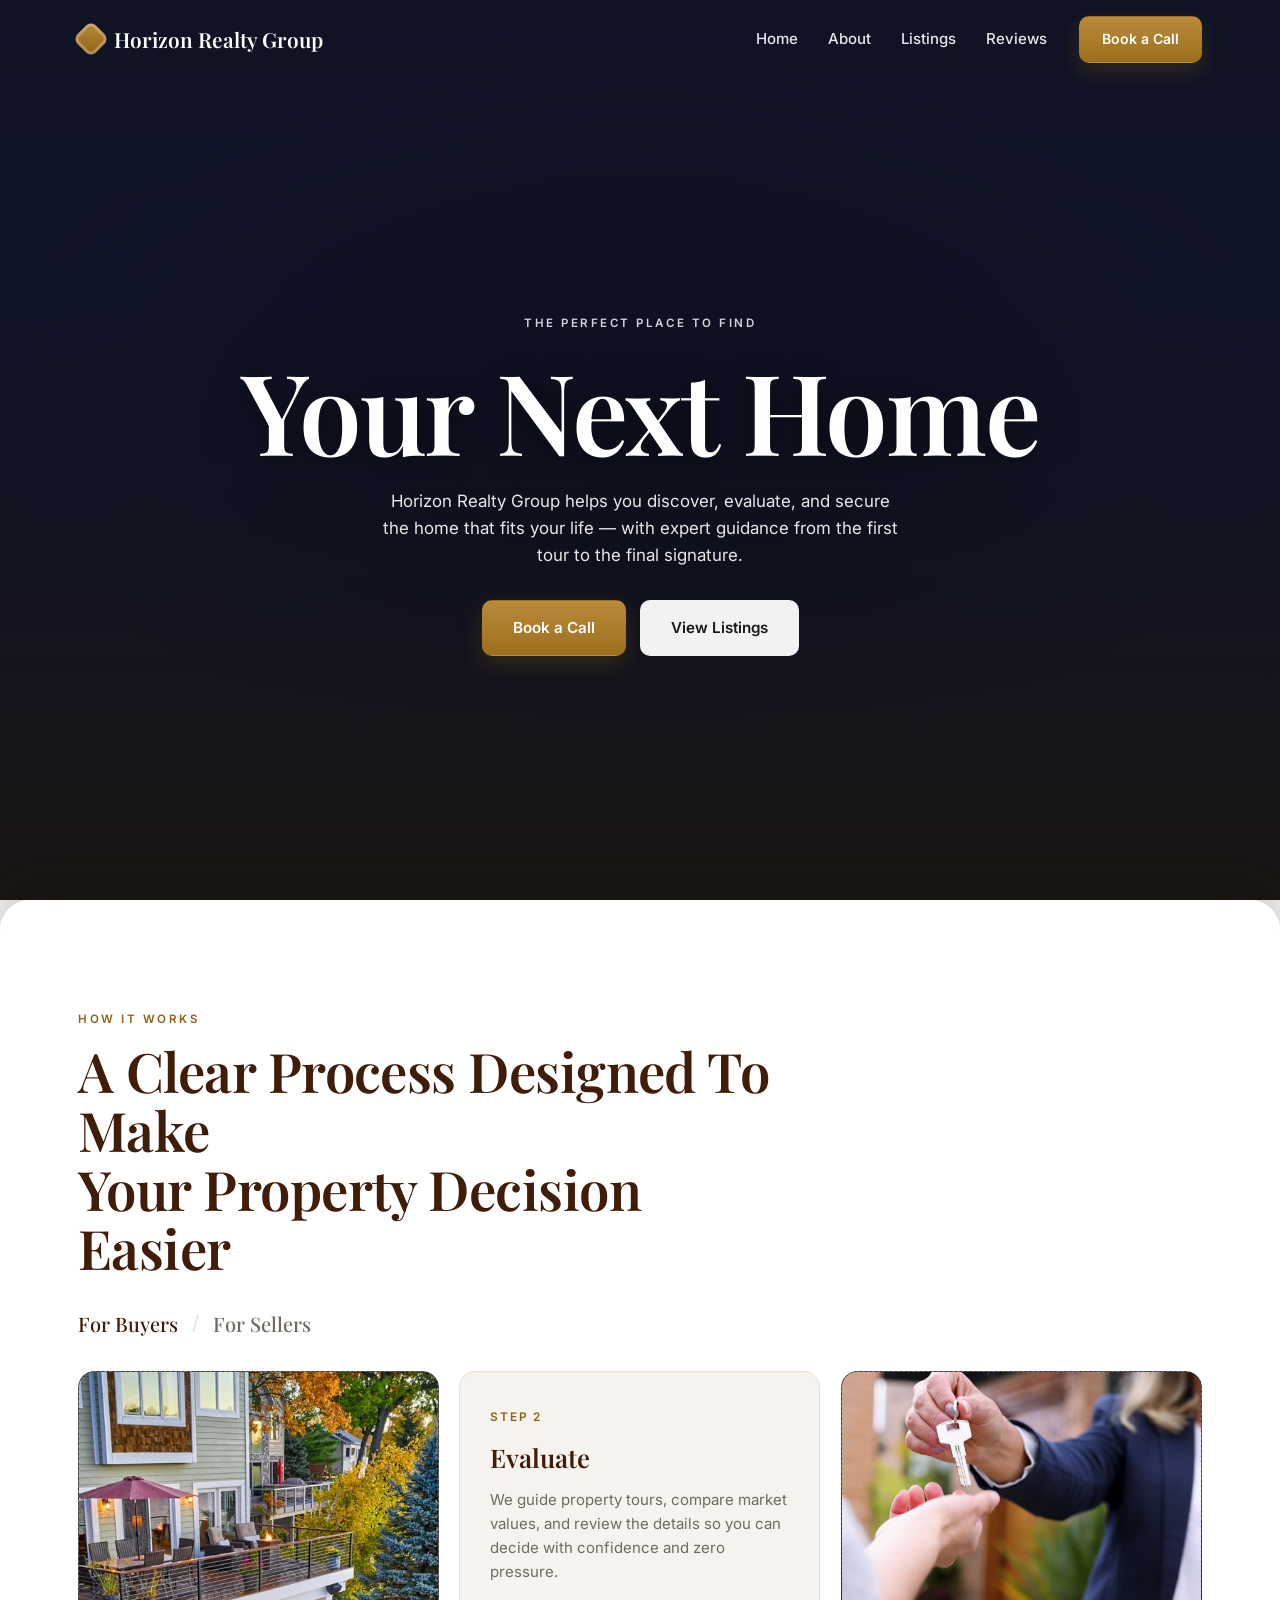
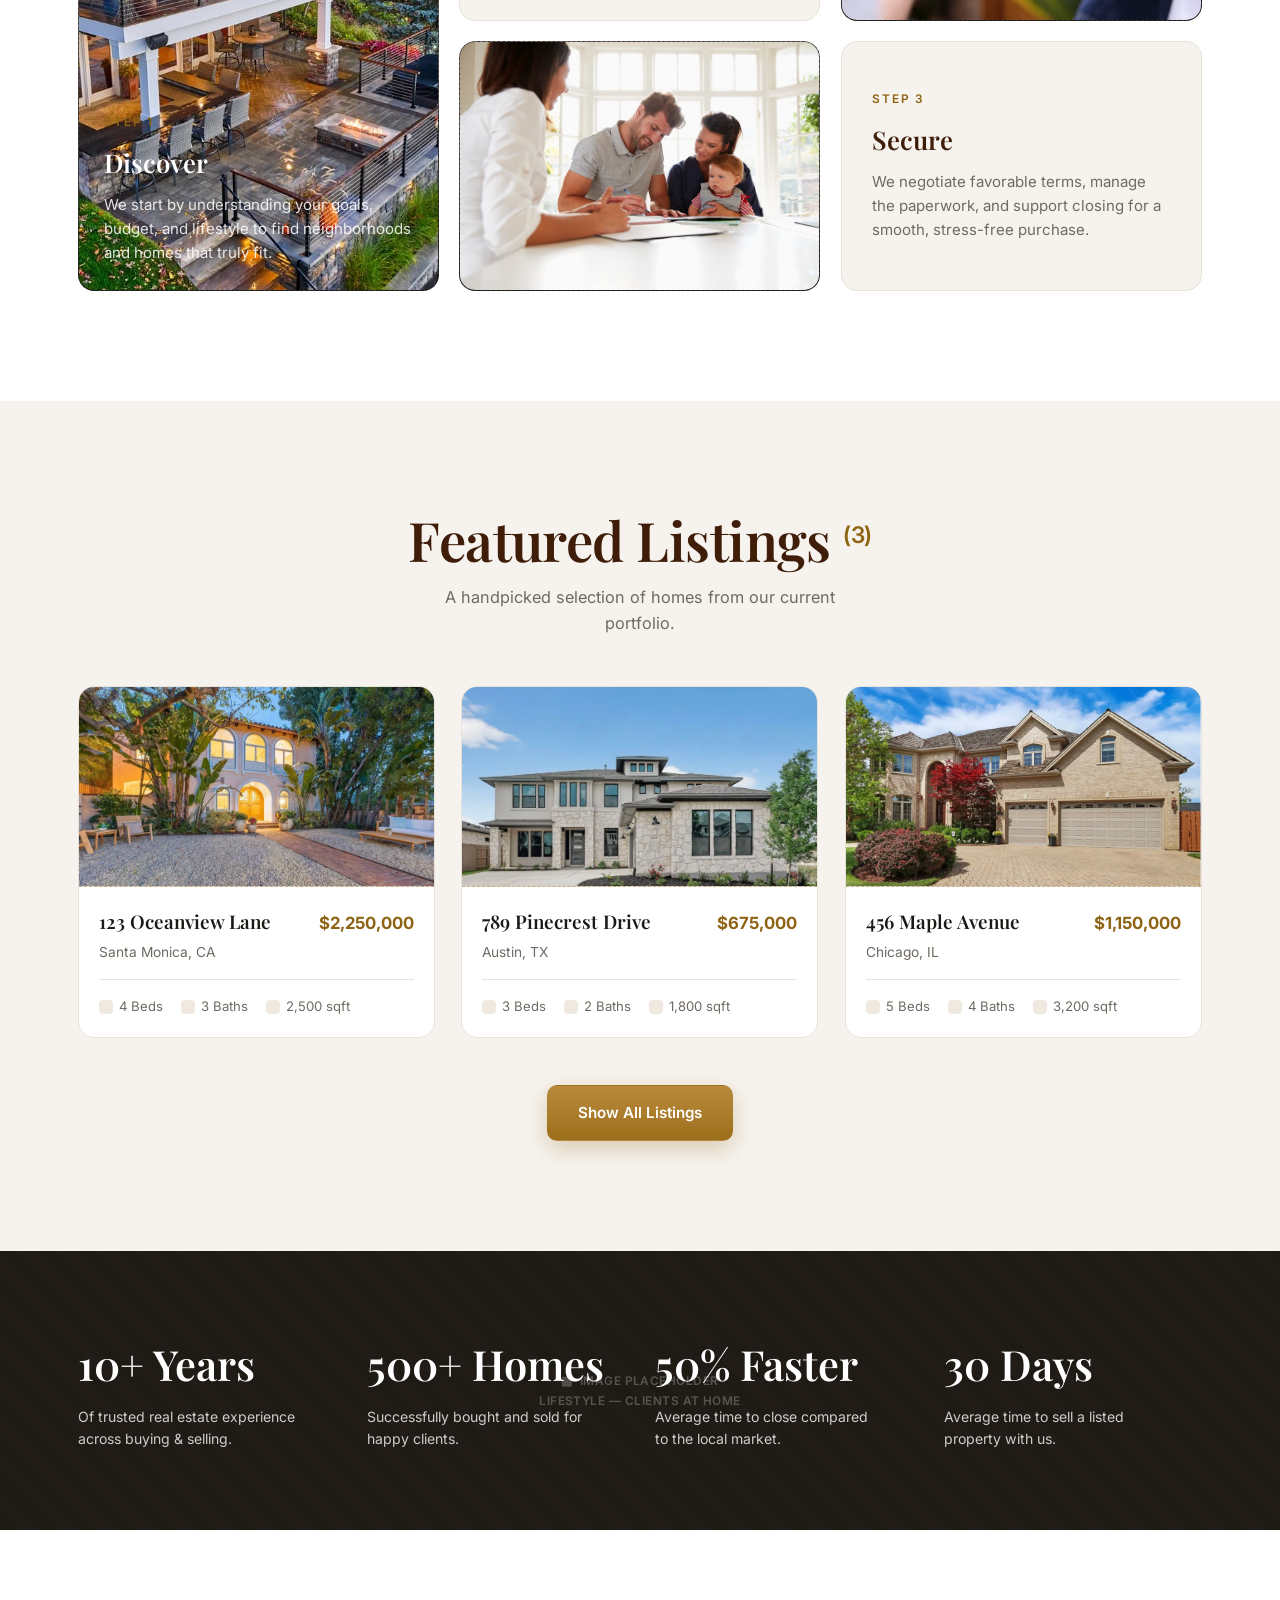
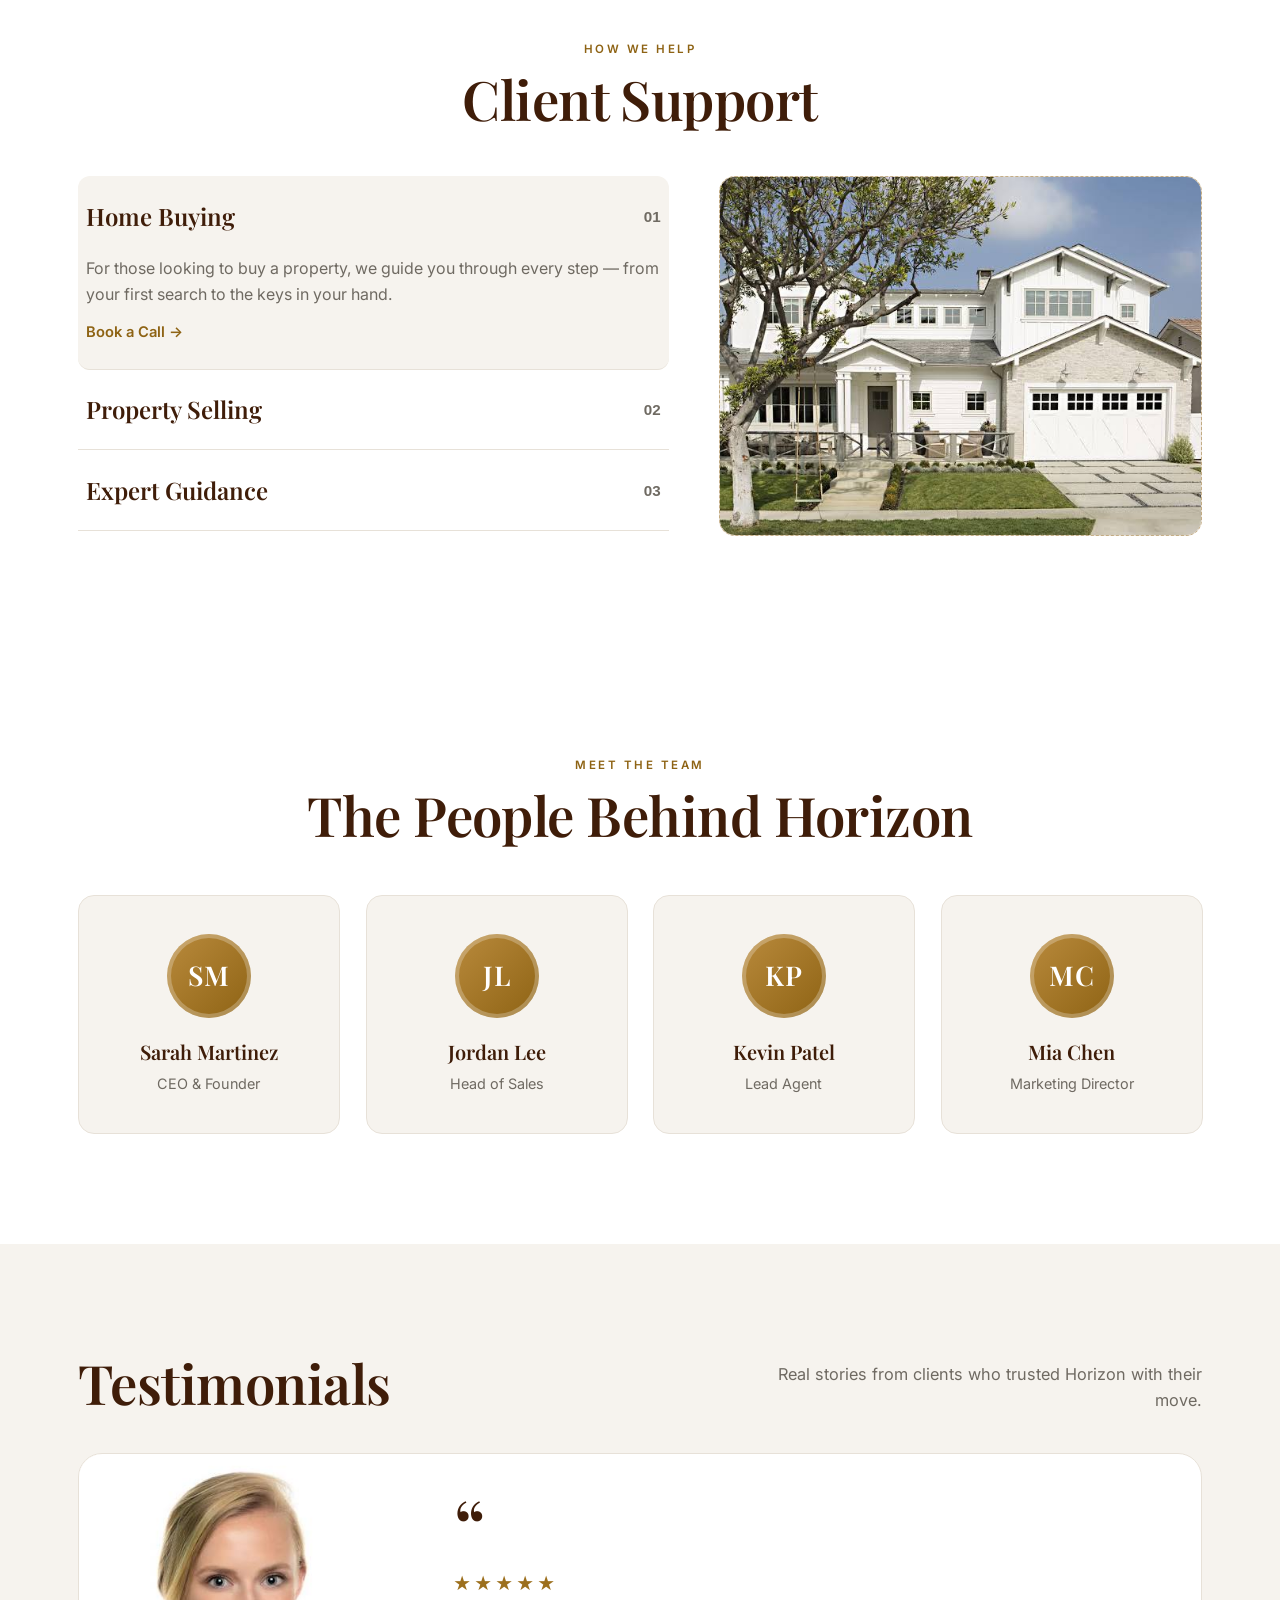
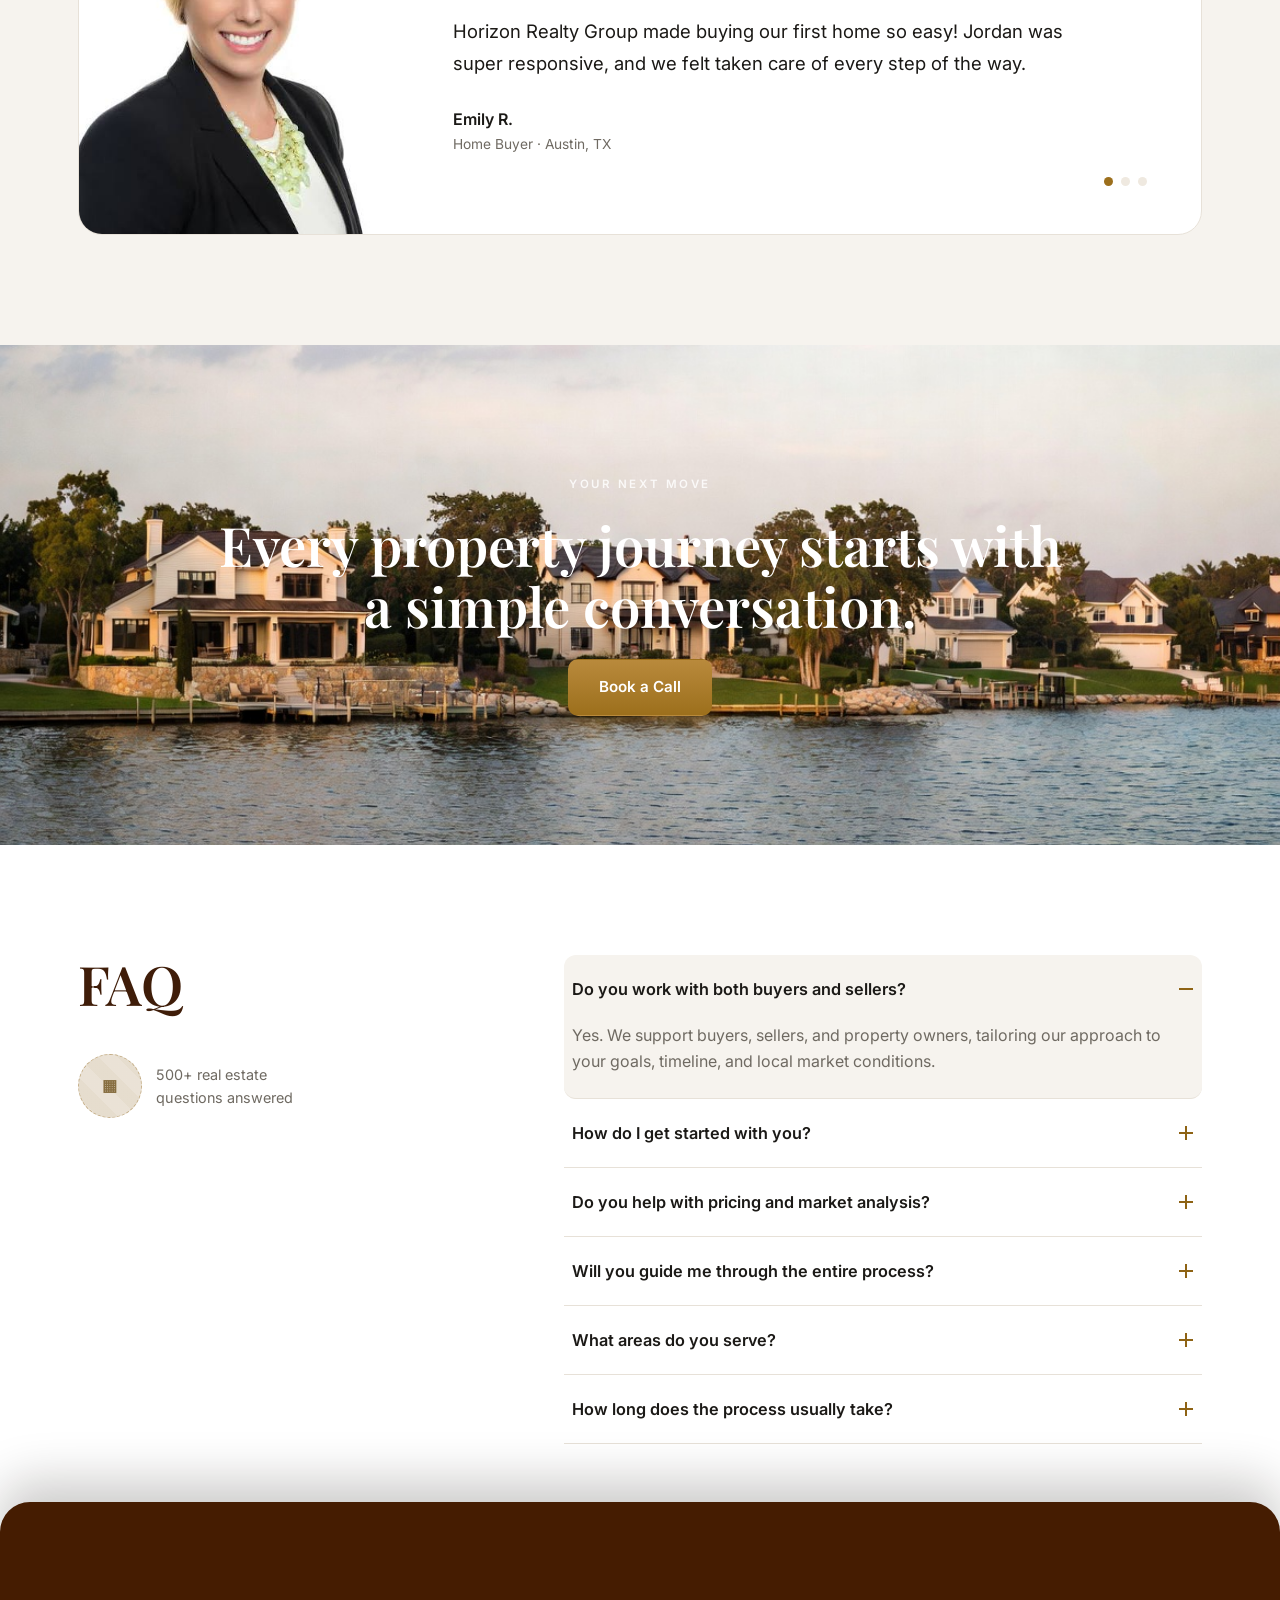
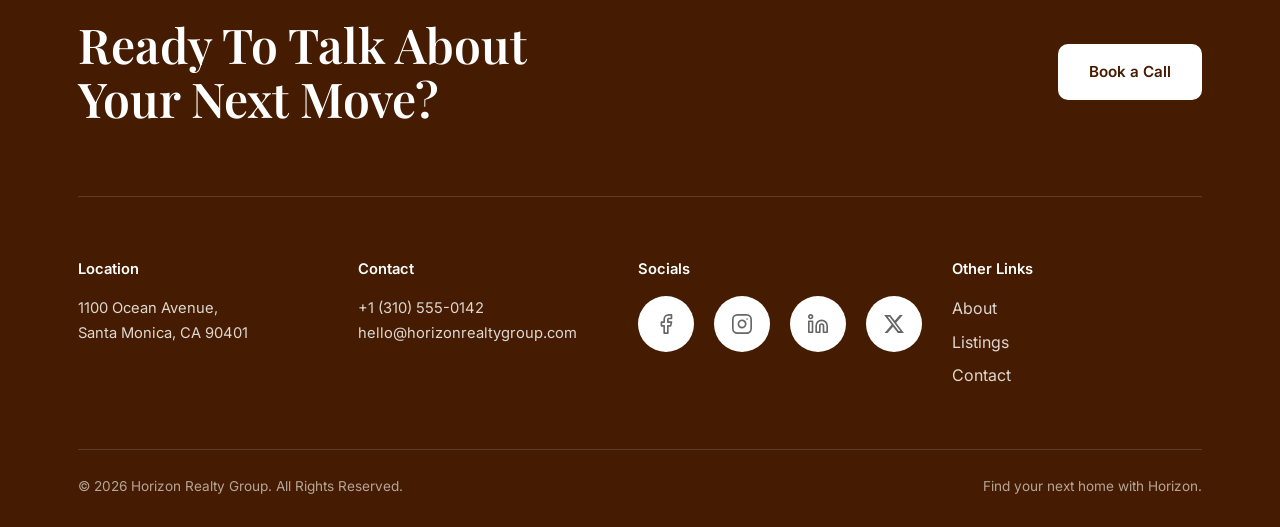
==== index.html @ 672cd81b "Initial site — Horizon Realty Group landing page Full static site: homepage with sticky-hero video, " ====
<!DOCTYPE html>
<html lang="en">
<head>
  <meta charset="UTF-8" />
  <meta name="viewport" content="width=device-width, initial-scale=1.0" />
  <title>Horizon Realty Group — Find Your Next Home</title>
  <!-- Mark that JS is available so animated elements only start hidden when we
       can actually reveal them (no-JS visitors see everything immediately). -->
  <script>document.documentElement.classList.add("js");</script>
  <link rel="preconnect" href="https://fonts.googleapis.com" />
  <link rel="preconnect" href="https://fonts.gstatic.com" crossorigin />
  <link href="https://fonts.googleapis.com/css2?family=Playfair+Display:wght@400;500;600;700&family=Inter:wght@400;500;600&display=swap" rel="stylesheet" />
  <link rel="stylesheet" href="styles.css" />
  <!-- Calendly scheduling popup -->
  <link href="https://assets.calendly.com/assets/external/widget.css" rel="stylesheet" />
  <script src="https://assets.calendly.com/assets/external/widget.js" async></script>
</head>
<body>

  <!-- ===================== HEADER / NAV ===================== -->
  <header class="nav" id="nav">
    <div class="container nav__inner">
      <a href="#hero" class="brand" aria-label="Horizon Realty Group home">
        <span class="brand__mark" aria-hidden="true"></span>
        <span class="brand__name">Horizon Realty Group</span>
      </a>
      <nav class="nav__links" aria-label="Primary">
        <a href="#hero">Home</a>
        <a href="#team">About</a>
        <a href="#listings">Listings</a>
        <a href="#testimonials">Reviews</a>
      </nav>
      <a href="#contact" class="btn btn--gold btn--sm nav__cta">Book a Call</a>
      <button class="nav__toggle" id="navToggle" aria-label="Toggle menu">
        <span></span><span></span><span></span>
      </button>
    </div>
  </header>

  <!-- ===================== HERO ===================== -->
  <section class="hero" id="hero">
    <video class="hero__video" autoplay muted loop playsinline preload="auto" aria-hidden="true">
      <source src="assets/hero-bg.mp4" type="video/mp4" />
    </video>
    <div class="hero__overlay"></div>
    <div class="container hero__inner">
      <p class="eyebrow eyebrow--light">The Perfect Place To Find</p>
      <h1 class="hero__title">Your Next Home</h1>
      <p class="hero__sub">Horizon Realty Group helps you discover, evaluate, and secure the home
        that fits your life — with expert guidance from the first tour to the final signature.</p>
      <div class="hero__cta">
        <a href="#contact" class="btn btn--gold">Book a Call</a>
        <a href="#listings" class="btn btn--ghost">View Listings</a>
      </div>
    </div>
  </section>

  <!-- ===================== PAGE SHEET =====================
       Wraps all content after the hero. With the hero set to position:sticky,
       this higher-z-index sheet slides up and rolls over the pinned hero as the
       user scrolls — a pure-CSS, 60fps "luxury reveal". -->
  <div class="page-sheet">

  <!-- ===================== HOW IT WORKS ===================== -->
  <section class="section process" id="process">
    <div class="container">
      <div class="process__head">
        <p class="eyebrow">How It Works</p>
        <h2 class="section__title">A Clear Process Designed To Make<br />Your Property Decision Easier</h2>
      </div>

      <div class="tabs" role="tablist">
        <button class="tab is-active" role="tab">For Buyers</button>
        <span class="tabs__divider">/</span>
        <button class="tab" role="tab">For Sellers</button>
      </div>

      <div class="process__grid">
        <!-- Step 1 — image tile -->
        <article class="tile tile--img tile--tall">
          <div class="ph ph--dark tile__img" data-label="Lakeside home">
            <img src="assets/lakesidehome.webp" alt="Modern lakeside home" class="ph__img" loading="lazy" onerror="this.remove()" />
          </div>
          <div class="tile__caption">
            <p class="tile__step">Step 1</p>
            <h3 class="tile__title tile__title--light">Discover</h3>
            <p class="tile__text tile__text--light">We start by understanding your goals, budget, and
              lifestyle to find neighborhoods and homes that truly fit.</p>
          </div>
        </article>

        <!-- Step 2 — text tile -->
        <article class="tile tile--text">
          <p class="tile__step">Step 2</p>
          <h3 class="tile__title">Evaluate</h3>
          <p class="tile__text">We guide property tours, compare market values, and review the details
            so you can decide with confidence and zero pressure.</p>
        </article>

        <!-- decorative image tile -->
        <article class="tile tile--img">
          <div class="ph ph--dark tile__img" data-label="Handing over keys">
            <img src="assets/handingoverkeys.jpg" alt="Handing over the keys" class="ph__img" loading="lazy" onerror="this.remove()" />
          </div>
        </article>

        <!-- decorative image tile -->
        <article class="tile tile--img">
          <div class="ph ph--dark tile__img" data-label="Reviewing plans together">
            <img src="assets/reviewingplanstogether.jpg" alt="Clients reviewing plans with an agent" class="ph__img" loading="lazy" onerror="this.remove()" />
          </div>
        </article>

        <!-- Step 3 — text tile -->
        <article class="tile tile--text">
          <p class="tile__step">Step 3</p>
          <h3 class="tile__title">Secure</h3>
          <p class="tile__text">We negotiate favorable terms, manage the paperwork, and support closing
            for a smooth, stress-free purchase.</p>
        </article>
      </div>
    </div>
  </section>

  <!-- ===================== FEATURED LISTINGS ===================== -->
  <section class="section listings" id="listings">
    <div class="container">
      <div class="listings__head">
        <h2 class="section__title section__title--center">Featured Listings <sup class="count">(3)</sup></h2>
        <p class="section__sub">A handpicked selection of homes from our current portfolio.</p>
      </div>

      <div class="listings__grid" id="listingsGrid"><!-- cards injected by script.js --></div>

      <div class="listings__more">
        <a href="listings.html" class="btn btn--gold">Show All Listings</a>
      </div>
    </div>
  </section>

  <!-- ===================== STATS BAND ===================== -->
  <section class="stats">
    <div class="ph ph--dark stats__bg" data-label="Lifestyle — clients at home"></div>
    <div class="stats__overlay"></div>
    <div class="container stats__grid">
      <div class="stat">
        <p class="stat__num">10+ Years</p>
        <p class="stat__label">Of trusted real estate experience across buying &amp; selling.</p>
      </div>
      <div class="stat">
        <p class="stat__num">500+ Homes</p>
        <p class="stat__label">Successfully bought and sold for happy clients.</p>
      </div>
      <div class="stat">
        <p class="stat__num">50% Faster</p>
        <p class="stat__label">Average time to close compared to the local market.</p>
      </div>
      <div class="stat">
        <p class="stat__num">30 Days</p>
        <p class="stat__label">Average time to sell a listed property with us.</p>
      </div>
    </div>
  </section>

  <!-- ===================== CLIENT SUPPORT ===================== -->
  <section class="section support" id="support">
    <div class="container">
      <div class="support__head">
        <p class="eyebrow eyebrow--center">How We Help</p>
        <h2 class="section__title section__title--center">Client Support</h2>
      </div>

      <div class="support__body">
        <div class="accordion" id="supportAccordion">
          <div class="acc-item is-open">
            <button class="acc-head">
              <span class="acc-title">Home Buying</span>
              <span class="acc-num">01</span>
            </button>
            <div class="acc-panel">
              <p>For those looking to buy a property, we guide you through every step — from your first
                search to the keys in your hand.</p>
              <a href="#contact" class="link-gold">Book a Call &rarr;</a>
            </div>
          </div>
          <div class="acc-item">
            <button class="acc-head">
              <span class="acc-title">Property Selling</span>
              <span class="acc-num">02</span>
            </button>
            <div class="acc-panel">
              <p>For those ready to sell, we position your home with sharp marketing and pricing to
                attract the right buyers, fast.</p>
              <a href="#contact" class="link-gold">Book a Call &rarr;</a>
            </div>
          </div>
          <div class="acc-item">
            <button class="acc-head">
              <span class="acc-title">Expert Guidance</span>
              <span class="acc-num">03</span>
            </button>
            <div class="acc-panel">
              <p>For those making important property decisions, our team provides clear, data-driven
                advice you can rely on.</p>
              <a href="#contact" class="link-gold">Book a Call &rarr;</a>
            </div>
          </div>
        </div>
        <div class="ph support__img" data-label="A home we helped sell">
          <img src="assets/ahomewehelpedsell.jpeg" alt="A home we helped sell" class="ph__img" loading="lazy" onerror="this.remove()" />
        </div>
      </div>
    </div>
  </section>

  <!-- ===================== TEAM ===================== -->
  <section class="section team" id="team">
    <div class="container">
      <div class="team__head">
        <p class="eyebrow eyebrow--center">Meet The Team</p>
        <h2 class="section__title section__title--center">The People Behind Horizon</h2>
      </div>
      <div class="team__grid">
        <article class="team-card">
          <div class="team-avatar" aria-hidden="true">SM</div>
          <h3 class="team-name">Sarah Martinez</h3>
          <p class="team-role">CEO &amp; Founder</p>
        </article>
        <article class="team-card">
          <div class="team-avatar" aria-hidden="true">JL</div>
          <h3 class="team-name">Jordan Lee</h3>
          <p class="team-role">Head of Sales</p>
        </article>
        <article class="team-card">
          <div class="team-avatar" aria-hidden="true">KP</div>
          <h3 class="team-name">Kevin Patel</h3>
          <p class="team-role">Lead Agent</p>
        </article>
        <article class="team-card">
          <div class="team-avatar" aria-hidden="true">MC</div>
          <h3 class="team-name">Mia Chen</h3>
          <p class="team-role">Marketing Director</p>
        </article>
      </div>
    </div>
  </section>

  <!-- ===================== TESTIMONIALS ===================== -->
  <section class="section testimonials" id="testimonials">
    <div class="container">
      <div class="testimonials__head">
        <h2 class="section__title">Testimonials</h2>
        <p class="section__sub section__sub--right">Real stories from clients who trusted Horizon
          with their move.</p>
      </div>

      <div class="quote-card">
        <div class="ph quote-card__img" data-label="Happy clients">
          <img id="tImg" src="assets/happyclient.jpeg" alt="Happy client" class="ph__img" loading="lazy" onerror="this.style.display='none'" />
        </div>
        <div class="quote-card__body">
          <span class="quote-mark" aria-hidden="true">&ldquo;</span>
          <div class="stars" aria-label="5 out of 5 stars">★★★★★</div>
          <p class="quote-card__text" id="tText">Horizon Realty Group made buying our first home so
            easy! Jordan was super responsive, and we felt taken care of every step of the way.</p>
          <div class="quote-card__person">
            <p class="quote-card__name" id="tName">Emily R.</p>
            <p class="quote-card__role" id="tRole">Home Buyer · Austin, TX</p>
          </div>
          <div class="dots" id="tDots" aria-hidden="true">
            <span class="is-active"></span><span></span><span></span>
          </div>
        </div>
      </div>
    </div>
  </section>

  <!-- ===================== CTA BAND ===================== -->
  <section class="cta-band">
    <div class="ph ph--dark cta-band__bg" data-label="Landscape — open horizon">
      <img src="assets/landscape-openhorizon.jpg" alt="Open horizon landscape" class="ph__img" loading="lazy" onerror="this.remove()" />
    </div>
    <div class="cta-band__overlay"></div>
    <div class="container cta-band__inner">
      <p class="eyebrow eyebrow--light">Your Next Move</p>
      <h2 class="cta-band__title">Every property journey starts with<br />a simple conversation.</h2>
      <a href="#contact" class="btn btn--gold">Book a Call</a>
    </div>
  </section>

  <!-- ===================== FAQ ===================== -->
  <section class="section faq" id="faq">
    <div class="container faq__grid">
      <div class="faq__aside">
        <h2 class="section__title">FAQ</h2>
        <div class="faq__badge">
          <div class="ph faq__badge-img" data-label="Office"></div>
          <p>500+ real estate<br />questions answered</p>
        </div>
      </div>

      <div class="accordion accordion--faq" id="faqAccordion">
        <div class="acc-item is-open">
          <button class="acc-head">
            <span class="acc-q">Do you work with both buyers and sellers?</span>
            <span class="acc-icon" aria-hidden="true"></span>
          </button>
          <div class="acc-panel">
            <p>Yes. We support buyers, sellers, and property owners, tailoring our approach to your
              goals, timeline, and local market conditions.</p>
          </div>
        </div>
        <div class="acc-item">
          <button class="acc-head">
            <span class="acc-q">How do I get started with you?</span>
            <span class="acc-icon" aria-hidden="true"></span>
          </button>
          <div class="acc-panel"><p>Book a call and we'll learn about your needs, then map out a clear
            plan for your next move.</p></div>
        </div>
        <div class="acc-item">
          <button class="acc-head">
            <span class="acc-q">Do you help with pricing and market analysis?</span>
            <span class="acc-icon" aria-hidden="true"></span>
          </button>
          <div class="acc-panel"><p>Absolutely. We provide data-driven pricing and market analysis so
            you can make confident decisions.</p></div>
        </div>
        <div class="acc-item">
          <button class="acc-head">
            <span class="acc-q">Will you guide me through the entire process?</span>
            <span class="acc-icon" aria-hidden="true"></span>
          </button>
          <div class="acc-panel"><p>From first tour to final closing, we stay with you at every step
            with clarity, care, and confidence.</p></div>
        </div>
        <div class="acc-item">
          <button class="acc-head">
            <span class="acc-q">What areas do you serve?</span>
            <span class="acc-icon" aria-hidden="true"></span>
          </button>
          <div class="acc-panel"><p>We serve clients across California, Texas, and Illinois, with
            current listings in Santa Monica, Austin, and Chicago.</p></div>
        </div>
        <div class="acc-item">
          <button class="acc-head">
            <span class="acc-q">How long does the process usually take?</span>
            <span class="acc-icon" aria-hidden="true"></span>
          </button>
          <div class="acc-panel"><p>It varies by goal and market, but many of our clients close in
            about 30 days from offer to keys.</p></div>
        </div>
      </div>
    </div>
  </section>

  <!-- ===================== FOOTER CTA + FOOTER ===================== -->
  <footer class="footer" id="contact">
    <div class="container">
      <div class="footer__cta">
        <h2 class="footer__title">Ready To Talk About<br />Your Next Move?</h2>
        <a href="#contact" class="btn btn--light">Book a Call</a>
      </div>

      <div class="footer__cols">
        <div class="footer__col">
          <p class="footer__label">Location</p>
          <p>1100 Ocean Avenue,<br />Santa Monica, CA 90401</p>
        </div>
        <div class="footer__col">
          <p class="footer__label">Contact</p>
          <p>+1 (310) 555-0142<br />hello@horizonrealtygroup.com</p>
        </div>
        <div class="footer__col">
          <p class="footer__label">Socials</p>
          <div class="socials">
            <a href="https://facebook.com" target="_blank" rel="noopener noreferrer" aria-label="Facebook" class="social">
              <svg viewBox="0 0 24 24" fill="none" stroke="currentColor" stroke-width="1.8" stroke-linecap="round" stroke-linejoin="round" aria-hidden="true" focusable="false">
                <path d="M18 2h-3a5 5 0 0 0-5 5v3H7v4h3v8h4v-8h3l1-4h-4V7a1 1 0 0 1 1-1h3z"></path>
              </svg>
            </a>
            <a href="https://instagram.com" target="_blank" rel="noopener noreferrer" aria-label="Instagram" class="social">
              <svg viewBox="0 0 24 24" fill="none" stroke="currentColor" stroke-width="1.8" stroke-linecap="round" stroke-linejoin="round" aria-hidden="true" focusable="false">
                <rect x="2" y="2" width="20" height="20" rx="5" ry="5"></rect>
                <path d="M16 11.37A4 4 0 1 1 12.63 8 4 4 0 0 1 16 11.37z"></path>
                <line x1="17.5" y1="6.5" x2="17.51" y2="6.5"></line>
              </svg>
            </a>
            <a href="https://linkedin.com" target="_blank" rel="noopener noreferrer" aria-label="LinkedIn" class="social">
              <svg viewBox="0 0 24 24" fill="none" stroke="currentColor" stroke-width="1.8" stroke-linecap="round" stroke-linejoin="round" aria-hidden="true" focusable="false">
                <path d="M16 8a6 6 0 0 1 6 6v7h-4v-7a2 2 0 0 0-2-2 2 2 0 0 0-2 2v7h-4v-7a6 6 0 0 1 6-6z"></path>
                <rect x="2" y="9" width="4" height="12"></rect>
                <circle cx="4" cy="4" r="2"></circle>
              </svg>
            </a>
            <a href="https://x.com" target="_blank" rel="noopener noreferrer" aria-label="X (formerly Twitter)" class="social">
              <svg viewBox="0 0 24 24" fill="currentColor" aria-hidden="true" focusable="false">
                <path d="M18.244 2.25h3.308l-7.227 8.26 8.502 11.24H16.17l-5.214-6.817L4.99 21.75H1.68l7.73-8.835L1.254 2.25H8.08l4.713 6.231zm-1.161 17.52h1.833L7.084 4.126H5.117z"></path>
              </svg>
            </a>
          </div>
        </div>
        <div class="footer__col">
          <p class="footer__label">Other Links</p>
          <nav class="footer__links">
            <a href="#team">About</a>
            <a href="#listings">Listings</a>
            <a href="#contact">Contact</a>
          </nav>
        </div>
      </div>

      <div class="footer__bar">
        <p>&copy; 2026 Horizon Realty Group. All Rights Reserved.</p>
        <p>Find your next home with Horizon.</p>
      </div>
    </div>
  </footer>

  </div><!-- /.page-sheet -->

  <script src="script.js"></script>
</body>
</html>
---- styles.css ----
/* ============================================================
   Listings — Real Estate Landing Page
   Palette sampled from reference design:
   bronze-gold #8E6314 · deep coffee-brown #451C01 · cream/white
   ============================================================ */

:root {
  --gold: #9c6f1c;
  --gold-2: #b98a3c;
  --gold-deep: #8e6314;
  --brown: #451c01;
  --brown-head: #3f1d09;
  --ink: #1b1916;
  --muted: #6f6a62;
  --muted-light: rgba(255, 255, 255, 0.72);
  --cream: #f6f3ee;
  --cream-2: #efe9e0;
  --white: #ffffff;
  --line: #e7e1d8;
  --radius: 16px;
  --radius-lg: 24px;
  --maxw: 1180px;
  --serif: "Playfair Display", Georgia, "Times New Roman", serif;
  --sans: "Inter", -apple-system, BlinkMacSystemFont, "Segoe UI", sans-serif;
}

* { box-sizing: border-box; margin: 0; padding: 0; }

html { scroll-behavior: smooth; scroll-padding-top: 90px; }

body {
  font-family: var(--sans);
  color: var(--ink);
  background: var(--white);
  line-height: 1.6;
  -webkit-font-smoothing: antialiased;
}

a { color: inherit; text-decoration: none; }
img { max-width: 100%; display: block; }

.container { width: 100%; max-width: var(--maxw); margin: 0 auto; padding: 0 28px; }

.section { padding: 110px 0; }

/* ---------- Shared typography ---------- */
.section__title {
  font-family: var(--serif);
  color: var(--brown-head);
  font-weight: 600;
  font-size: clamp(2rem, 4.4vw, 3.4rem);
  line-height: 1.08;
  letter-spacing: -0.01em;
}
.section__title--center { text-align: center; }

.section__sub { color: var(--muted); font-size: 1.02rem; max-width: 460px; }
.section__sub--right { text-align: right; }

.eyebrow {
  text-transform: uppercase;
  letter-spacing: 0.22em;
  font-size: 0.72rem;
  font-weight: 600;
  color: var(--gold-deep);
}
.eyebrow--light { color: rgba(255, 255, 255, 0.82); }
.eyebrow--center { text-align: center; }

.count { font-size: 0.42em; color: var(--gold-deep); font-family: var(--sans); top: -1.4em; }

/* ---------- Buttons ---------- */
.btn {
  display: inline-flex;
  align-items: center;
  justify-content: center;
  gap: 8px;
  font-family: var(--sans);
  font-weight: 600;
  font-size: 0.95rem;
  padding: 15px 30px;
  border-radius: 10px;
  border: 1px solid transparent;
  cursor: pointer;
  transition: transform 0.15s ease, background 0.2s ease, box-shadow 0.2s ease;
  white-space: nowrap;
}
.btn:hover { transform: translateY(-2px); }
.btn--sm { padding: 11px 22px; font-size: 0.88rem; }

.btn--gold {
  background: linear-gradient(180deg, var(--gold-2), var(--gold));
  color: #fff;
  box-shadow: 0 8px 22px rgba(142, 99, 20, 0.28);
}
.btn--gold:hover { box-shadow: 0 12px 28px rgba(142, 99, 20, 0.36); }

.btn--ghost {
  background: rgba(255, 255, 255, 0.95);
  color: var(--ink);
}
.btn--ghost:hover { background: #fff; }

.btn--light { background: #fff; color: var(--brown); }

.link-gold {
  display: inline-block;
  margin-top: 14px;
  color: var(--gold-deep);
  font-weight: 600;
  font-size: 0.92rem;
}

/* ---------- Image placeholders ---------- */
.ph {
  position: relative;
  background:
    repeating-linear-gradient(45deg, rgba(142,99,20,0.05) 0 14px, rgba(142,99,20,0.09) 14px 28px),
    var(--cream-2);
  border: 1.5px dashed rgba(142, 99, 20, 0.4);
  border-radius: var(--radius);
  display: flex;
  align-items: center;
  justify-content: center;
  text-align: center;
  overflow: hidden;
  min-height: 120px;
}
.ph::after {
  content: "▦  IMAGE PLACEHOLDER\A" attr(data-label);
  white-space: pre;
  font-family: var(--sans);
  font-size: 0.74rem;
  font-weight: 600;
  letter-spacing: 0.04em;
  line-height: 1.7;
  text-transform: uppercase;
  color: rgba(108, 78, 24, 0.78);
  padding: 12px;
}
.ph--dark {
  background:
    repeating-linear-gradient(45deg, rgba(255,255,255,0.04) 0 14px, rgba(255,255,255,0.07) 14px 28px),
    #2c2722;
  border-color: rgba(255, 255, 255, 0.28);
}
.ph--dark::after { color: rgba(255, 255, 255, 0.82); }

/* ============================================================
   HEADER / NAV
   ============================================================ */
.nav {
  position: fixed;
  top: 0; left: 0; right: 0;
  z-index: 100;
  padding: 16px 0;
  transition: background 0.3s ease, box-shadow 0.3s ease, padding 0.3s ease;
}
.nav__inner { display: flex; align-items: center; gap: 28px; }

.brand { display: flex; align-items: center; gap: 10px; color: #fff; }
.nav.scrolled .brand { color: var(--ink); }
.brand__mark {
  width: 26px; height: 26px;
  background: linear-gradient(135deg, var(--gold-2), var(--gold-deep));
  border-radius: 7px;
  transform: rotate(45deg);
  box-shadow: inset 0 0 0 3px rgba(255,255,255,0.25);
}
.brand__name { font-family: var(--serif); font-weight: 600; font-size: 1.3rem; }

.nav__links { display: flex; gap: 30px; margin-left: auto; }
.nav__links a {
  color: rgba(255, 255, 255, 0.9);
  font-size: 0.94rem;
  font-weight: 500;
  transition: color 0.2s ease;
}
.nav__links a:hover { color: #fff; }
.nav.scrolled .nav__links a { color: var(--muted); }
.nav.scrolled .nav__links a:hover { color: var(--ink); }

.nav__cta { margin-left: 4px; }

.nav.scrolled {
  background: rgba(255, 255, 255, 0.96);
  backdrop-filter: blur(10px);
  box-shadow: 0 1px 0 var(--line);
  padding: 12px 0;
}

.nav__toggle { display: none; background: none; border: 0; flex-direction: column; gap: 5px; cursor: pointer; }
.nav__toggle span { width: 24px; height: 2px; background: #fff; border-radius: 2px; }
.nav.scrolled .nav__toggle span { background: var(--ink); }

/* ============================================================
   HERO
   ============================================================ */
.hero {
  /* Sticky so the hero pins to the viewport while the page-sheet below scrolls
     up and rolls over it. z-index keeps it beneath the sheet. */
  position: sticky;
  top: 0;
  z-index: 1;
  min-height: 100vh;
  min-height: 100svh; /* avoids mobile address-bar jumpiness where supported */
  display: flex;
  align-items: center;
  text-align: center;
  color: #fff;
  overflow: hidden;
  /* Dark base sits behind the video so the reduced-opacity footage reads as a
     subtle, muted backdrop rather than a bright, distracting image. */
  background-color: #11152a;
}

/* ============================================================
   PAGE SHEET — luxury "roll over the hero" reveal
   ============================================================ */
/* The sheet holds everything after the hero. Because the hero is position:sticky
   and pinned at top:0, this higher-z-index block slides up over it as the user
   scrolls — like a sheet of paper drawn over the previous chapter. Pure CSS:
   no scroll listeners, no transforms recalculated in JS, so it stays at 60fps
   and never shifts layout. */
.page-sheet {
  position: relative;
  z-index: 2;
  margin-top: 0; /* sits flush below the fold — only the hero shows at rest, then
                    rolls up over the pinned hero as the user scrolls */
  border-radius: 30px 30px 0 0;
  overflow: hidden; /* clips the first section to the rounded top corners */
  background: var(--white);
  /* Soft upward shadow casts onto the hero, emphasising the sheet's depth. */
  box-shadow: 0 -20px 50px rgba(18, 14, 8, 0.28);
}

/* Background video: cover the whole hero, sit behind everything, and run at a
   low opacity so it blends into the dark base and never competes with the
   headline. */
.hero__video {
  position: absolute;
  inset: 0;
  z-index: 0;
  width: 100%;
  height: 100%;
  object-fit: cover;
  opacity: 0.5;
}

/* Two-layer scrim for readability:
   1. a vertical gradient (darker top for the nav, warm dusk tone at the bottom
      to match the brand palette and blend into the next section);
   2. a soft radial pool of shadow centred on the headline so the text and
      buttons always have a dark bed to stand against. */
.hero__overlay {
  position: absolute;
  inset: 0;
  z-index: 1;
  background:
    radial-gradient(ellipse 75% 55% at 50% 46%, rgba(8, 10, 22, 0.45) 0%, rgba(8, 10, 22, 0) 72%),
    linear-gradient(180deg, rgba(14, 18, 34, 0.72) 0%, rgba(14, 18, 34, 0.42) 34%, rgba(22, 18, 22, 0.5) 68%, rgba(28, 22, 14, 0.82) 100%);
}
.hero__inner {
  position: relative;
  z-index: 2;
  display: flex;
  flex-direction: column;
  align-items: center;
  gap: 22px;
  padding-top: 70px;
}
.hero__title {
  font-family: var(--serif);
  font-weight: 600;
  font-size: clamp(3rem, 9vw, 7rem);
  line-height: 1;
  letter-spacing: -0.02em;
  /* Soft shadow lifts the headline off the video for guaranteed legibility. */
  text-shadow: 0 2px 24px rgba(0, 0, 0, 0.45);
}
.hero__sub {
  max-width: 520px;
  font-size: 1.06rem;
  color: rgba(255, 255, 255, 0.9);
  text-shadow: 0 1px 12px rgba(0, 0, 0, 0.4);
}
.hero__cta { display: flex; gap: 14px; margin-top: 8px; flex-wrap: wrap; justify-content: center; }

/* Accessibility: users who prefer reduced motion get the static dark backdrop
   instead of the looping video. */
@media (prefers-reduced-motion: reduce) {
  .hero__video { display: none; }
}

/* ============================================================
   HOW IT WORKS / PROCESS
   ============================================================ */
.process { background: var(--white); }
.process__head { max-width: 720px; }
.process__head .section__title { margin-top: 14px; }

.tabs { display: flex; align-items: center; gap: 14px; margin: 30px 0 32px; }
.tab {
  background: none; border: 0; cursor: pointer;
  font-family: var(--serif); font-size: 1.25rem; font-weight: 500;
  color: var(--muted);
}
.tab.is-active { color: var(--brown-head); }
.tabs__divider { color: var(--line); font-size: 1.25rem; }

.process__grid {
  display: grid;
  grid-template-columns: repeat(3, 1fr);
  grid-auto-rows: 250px;
  gap: 20px;
}
.tile {
  border-radius: var(--radius);
  overflow: hidden;
  position: relative;
}
.tile--tall { grid-row: span 2; }
.tile--img .tile__img { position: absolute; inset: 0; border-radius: var(--radius); min-height: 0; }
.tile--img::after {
  content: "";
  position: absolute; inset: 0;
  background: linear-gradient(180deg, transparent 40%, rgba(0,0,0,0.6));
  pointer-events: none;
}
.tile__caption { position: absolute; z-index: 2; left: 0; bottom: 0; padding: 26px; }
.tile--text {
  background: var(--cream);
  border: 1px solid var(--line);
  padding: 30px;
  display: flex;
  flex-direction: column;
  justify-content: center;
}
.tile__step {
  font-size: 0.74rem; text-transform: uppercase; letter-spacing: 0.16em;
  color: var(--gold-deep); font-weight: 600; margin-bottom: 10px;
}
.tile__title { font-family: var(--serif); font-weight: 600; font-size: 1.6rem; color: var(--brown-head); margin-bottom: 10px; }
.tile__title--light { color: #fff; }
.tile__text { color: var(--muted); font-size: 0.94rem; }
.tile__text--light { color: rgba(255, 255, 255, 0.85); }

/* ============================================================
   FEATURED LISTINGS
   ============================================================ */
.listings { background: var(--cream); }
.listings__head { text-align: center; margin-bottom: 50px; }
.listings__head .section__sub { margin: 14px auto 0; }

.listings__grid {
  display: grid;
  grid-template-columns: repeat(3, 1fr);
  gap: 26px;
}
.card {
  background: #fff;
  border: 1px solid var(--line);
  border-radius: var(--radius);
  overflow: hidden;
  transition: transform 0.18s ease, box-shadow 0.18s ease;
}
.card:hover { transform: translateY(-4px); box-shadow: 0 16px 34px rgba(60, 40, 10, 0.12); }
.card__media { position: relative; }
.card__img { border-radius: 0; min-height: 200px; border-left: 0; border-right: 0; border-top: 0; }
.card__tag {
  position: absolute; top: 14px; left: 14px;
  background: rgba(255, 255, 255, 0.92);
  color: var(--brown); font-size: 0.72rem; font-weight: 600;
  padding: 5px 12px; border-radius: 20px;
}
.card__body { padding: 20px; }
.card__row {
  display: flex; justify-content: space-between; align-items: baseline; gap: 12px;
}
.card__name { font-family: var(--serif); font-weight: 600; font-size: 1.18rem; color: var(--ink); }
.card__price { color: var(--gold-deep); font-weight: 700; font-size: 1.05rem; white-space: nowrap; }
.card__loc { color: var(--muted); font-size: 0.86rem; margin-top: 4px; }
.card__specs {
  display: flex; gap: 18px; margin-top: 16px; padding-top: 16px;
  border-top: 1px solid var(--line);
  color: var(--muted); font-size: 0.82rem;
}
.card__specs span { display: flex; align-items: center; gap: 6px; }
.card__specs i { width: 14px; height: 14px; border-radius: 4px; background: var(--cream-2); display: inline-block; }

.listings__more { text-align: center; margin-top: 46px; }

/* ============================================================
   STATS BAND
   ============================================================ */
.stats { position: relative; padding: 80px 0; color: #fff; overflow: hidden; }
.stats__bg { position: absolute; inset: 0; border: 0; border-radius: 0; min-height: 0; }
.stats__overlay { position: absolute; inset: 0; background: rgba(20, 16, 10, 0.66); }
.stats__grid {
  position: relative; z-index: 2;
  display: grid; grid-template-columns: repeat(4, 1fr); gap: 30px;
}
.stat__num { font-family: var(--serif); font-weight: 600; font-size: clamp(1.8rem, 3.4vw, 2.6rem); margin-bottom: 8px; }
.stat__label { color: rgba(255, 255, 255, 0.78); font-size: 0.88rem; max-width: 220px; }

/* ============================================================
   CLIENT SUPPORT
   ============================================================ */
.support { background: var(--white); }
.support__head { margin-bottom: 46px; }
.support__head .section__title { margin-top: 12px; }
.support__body { display: grid; grid-template-columns: 1.1fr 0.9fr; gap: 50px; align-items: start; }

.accordion { display: flex; flex-direction: column; }
.acc-item { border-bottom: 1px solid var(--line); }
.acc-head {
  width: 100%; background: none; border: 0; cursor: pointer;
  display: flex; align-items: center; justify-content: space-between; gap: 16px;
  padding: 24px 8px; text-align: left;
}
.acc-title { font-family: var(--serif); font-size: 1.5rem; font-weight: 600; color: var(--brown-head); }
.acc-num { color: var(--muted); font-size: 0.95rem; font-weight: 600; }
.acc-item.is-open { background: var(--cream); border-radius: 12px; }
.acc-panel {
  max-height: 0; overflow: hidden;
  transition: max-height 0.32s ease, padding 0.32s ease;
  padding: 0 8px;
  color: var(--muted);
}
.acc-item.is-open .acc-panel { max-height: 260px; padding: 0 8px 24px; }
.support__img { align-self: stretch; min-height: 360px; }

/* ============================================================
   TESTIMONIALS
   ============================================================ */
.testimonials { background: var(--cream); }
.testimonials__head {
  display: flex; justify-content: space-between; align-items: flex-end; gap: 30px;
  margin-bottom: 40px;
}
.quote-card {
  background: #fff; border: 1px solid var(--line); border-radius: var(--radius-lg);
  display: grid; grid-template-columns: 320px 1fr; overflow: hidden;
}
.quote-card__img { border-radius: 0; min-height: 380px; border: 0; }
.quote-card__body { padding: 48px 54px; position: relative; }
.quote-mark { font-family: var(--serif); font-size: 5rem; line-height: 0.6; color: var(--brown-head); display: block; }
.stars { color: var(--gold); letter-spacing: 3px; margin: 20px 0 18px; font-size: 1.1rem; }
.quote-card__text { font-size: 1.16rem; line-height: 1.7; color: var(--ink); max-width: 620px; }
.quote-card__person { margin-top: 28px; }
.quote-card__name { font-weight: 600; color: var(--ink); }
.quote-card__role { color: var(--muted); font-size: 0.86rem; }
.dots { position: absolute; right: 54px; bottom: 48px; display: flex; gap: 8px; }
.dots span { width: 9px; height: 9px; border-radius: 50%; background: var(--cream-2); }
.dots span.is-active { background: var(--gold); }

/* ============================================================
   CTA BAND
   ============================================================ */
.cta-band { position: relative; padding: 130px 0; text-align: center; color: #fff; overflow: hidden; }
.cta-band__bg { position: absolute; inset: 0; border: 0; border-radius: 0; min-height: 0; }
.cta-band__overlay { position: absolute; inset: 0; background: rgba(28, 22, 14, 0.62); }
.cta-band__inner { position: relative; z-index: 2; display: flex; flex-direction: column; align-items: center; gap: 22px; }
.cta-band__title {
  font-family: var(--serif); font-weight: 600;
  font-size: clamp(1.9rem, 4.6vw, 3.4rem); line-height: 1.12; color: #fff;
}

/* ============================================================
   FAQ
   ============================================================ */
.faq { background: var(--white); }
.faq__grid { display: grid; grid-template-columns: 0.8fr 1.2fr; gap: 60px; align-items: start; }
.faq__badge { display: flex; align-items: center; gap: 14px; margin-top: 40px; }
.faq__badge-img { width: 64px; height: 64px; min-height: 0; border-radius: 50%; flex-shrink: 0; }
.faq__badge-img::after { content: "▦"; font-size: 1rem; }
.faq__badge p { color: var(--muted); font-size: 0.9rem; }

.accordion--faq .acc-item { border-bottom: 1px solid var(--line); }
.accordion--faq .acc-item.is-open { background: var(--cream); }
.accordion--faq .acc-q { font-family: var(--sans); font-size: 1.02rem; font-weight: 600; color: var(--ink); }
.acc-icon { position: relative; width: 16px; height: 16px; flex-shrink: 0; }
.acc-icon::before, .acc-icon::after {
  content: ""; position: absolute; background: var(--gold-deep);
  left: 50%; top: 50%; transform: translate(-50%, -50%);
}
.acc-icon::before { width: 14px; height: 2px; }
.acc-icon::after { width: 2px; height: 14px; transition: transform 0.25s ease; }
.acc-item.is-open .acc-icon::after { transform: translate(-50%, -50%) scaleY(0); }

/* ============================================================
   FOOTER — second overlapping "sheet" that rolls over the FAQ
   ============================================================ */
/* Mirrors the hero reveal: the footer sits above the preceding section with a
   higher stacking order, large rounded top corners and a soft upward shadow, and
   a negative margin so it overlaps and rolls over the content as you scroll to
   the end — a final "chapter" sliding into place. */
.footer {
  position: relative;
  z-index: 1;
  margin-top: -52px;
  border-radius: 30px 30px 0 0;
  box-shadow: 0 -20px 50px rgba(18, 14, 8, 0.22);
  background: var(--brown);
  color: rgba(255, 255, 255, 0.82);
  padding: 116px 0 30px;
}
.footer__cta {
  display: flex; justify-content: space-between; align-items: center; gap: 30px;
  padding-bottom: 70px; border-bottom: 1px solid rgba(255, 255, 255, 0.14);
  flex-wrap: wrap;
}
.footer__title { font-family: var(--serif); font-weight: 600; font-size: clamp(2rem, 4vw, 3rem); line-height: 1.12; color: #fff; }

.footer__cols {
  display: grid; grid-template-columns: repeat(4, 1fr); gap: 30px;
  padding: 60px 0;
}
.footer__label { color: #fff; font-weight: 600; margin-bottom: 14px; }
.footer__col p { font-size: 0.92rem; line-height: 1.7; }
.footer__links { display: flex; flex-direction: column; gap: 8px; }
.footer__links a:hover { color: #fff; }

.socials { display: flex; flex-wrap: nowrap; gap: 20px; }
.social {
  width: 56px;
  height: 56px;
  border-radius: 50%;
  border: none;
  background: #fff;
  color: #666;
  display: inline-flex;
  align-items: center;
  justify-content: center;
  cursor: pointer;
  transition: transform 250ms ease, background-color 250ms ease, color 250ms ease;
}
.social svg { width: 22px; height: 22px; display: block; }
.social:hover,
.social:focus-visible {
  transform: translateY(-3px);
  background: var(--gold);
  color: #fff;
}

@media (max-width: 640px) {
  .socials { justify-content: center; }
  .social { width: 48px; height: 48px; }
}

.footer__bar {
  display: flex; justify-content: space-between; gap: 20px; flex-wrap: wrap;
  padding-top: 26px; border-top: 1px solid rgba(255, 255, 255, 0.14);
  font-size: 0.85rem; color: rgba(255, 255, 255, 0.6);
}

/* ============================================================
   RESPONSIVE
   ============================================================ */
@media (max-width: 900px) {
  .section { padding: 80px 0; }
  .nav__links { display: none; }
  .nav__toggle { display: flex; }
  .nav__cta { margin-left: auto; }
  .process__grid { grid-template-columns: 1fr 1fr; grid-auto-rows: 220px; }
  .listings__grid { grid-template-columns: 1fr 1fr; }
  .stats__grid { grid-template-columns: 1fr 1fr; gap: 36px 24px; }
  .support__body { grid-template-columns: 1fr; gap: 36px; }
  .support__img { min-height: 280px; }
  .quote-card { grid-template-columns: 1fr; }
  .quote-card__img { min-height: 240px; }
  .quote-card__body { padding: 36px; }
  .dots { position: static; margin-top: 24px; }
  .faq__grid { grid-template-columns: 1fr; gap: 32px; }
  .testimonials__head { flex-direction: column; align-items: flex-start; }
  .section__sub--right { text-align: left; }
}

@media (max-width: 560px) {
  .container { padding: 0 18px; }
  .process__grid { grid-template-columns: 1fr; grid-auto-rows: 240px; }
  .tile--tall { grid-row: span 1; }
  .listings__grid { grid-template-columns: 1fr; }
  .stats__grid { grid-template-columns: 1fr; }
  .footer__cols { grid-template-columns: 1fr 1fr; }
  .footer__cta { flex-direction: column; align-items: flex-start; }
  .hero__cta { width: 100%; }
  .hero__cta .btn { flex: 1; }
}

/* ============================================================
   SCROLL REVEAL + HERO INTRO
   ============================================================ */

/* Elements start slightly lowered and transparent, then ease up into place as
   they scroll into view (class toggled by script.js). The cubic-bezier gives a
   soft, decelerating "settle" that reads as elegant rather than bouncy. */
/* The .reveal class is added ONLY by script.js, so without JS nothing is ever
   hidden. Elements start lowered + transparent, then ease up when .reveal--in
   is toggled (on scroll, or immediately for the hero). */
.reveal {
  opacity: 0;
  transform: translateY(34px);
  transition: opacity 0.8s cubic-bezier(0.16, 1, 0.3, 1),
              transform 0.8s cubic-bezier(0.16, 1, 0.3, 1);
  will-change: opacity, transform;
}
.reveal.reveal--in {
  opacity: 1;
  transform: none;
}

/* Accessibility: no entrance motion for users who prefer reduced motion
   (script.js also skips adding .reveal in that case, this is a belt-and-braces
   guard). */
@media (prefers-reduced-motion: reduce) {
  .reveal {
    opacity: 1 !important;
    transform: none !important;
    transition: none !important;
  }
}

/* ============================================================
   REAL IMAGES IN PLACEHOLDERS
   ============================================================ */
/* A real photo that fills an image placeholder. It covers the dashed label
   when the file exists; script's onerror removes it when missing so the
   labelled placeholder shows instead. */
.ph__img {
  position: absolute;
  inset: 0;
  width: 100%;
  height: 100%;
  object-fit: cover;
  z-index: 1;
}

/* ============================================================
   TEAM
   ============================================================ */
.team { background: var(--white); }
.team__head { text-align: center; margin-bottom: 50px; }
.team__head .section__title { margin-top: 12px; }
.team__grid { display: grid; grid-template-columns: repeat(4, 1fr); gap: 26px; }
.team-card {
  background: var(--cream);
  border: 1px solid var(--line);
  border-radius: var(--radius);
  padding: 38px 22px;
  text-align: center;
  transition: transform 0.18s ease, box-shadow 0.18s ease;
}
.team-card:hover { transform: translateY(-4px); box-shadow: 0 16px 34px rgba(60, 40, 10, 0.12); }
.team-avatar {
  width: 84px; height: 84px; border-radius: 50%;
  margin: 0 auto 18px;
  display: flex; align-items: center; justify-content: center;
  font-family: var(--serif); font-weight: 600; font-size: 1.7rem; color: #fff;
  letter-spacing: 0.02em;
  background: linear-gradient(135deg, var(--gold-2), var(--gold-deep));
  box-shadow: inset 0 0 0 4px rgba(255, 255, 255, 0.25);
}
.team-name { font-family: var(--serif); font-weight: 600; font-size: 1.25rem; color: var(--brown-head); margin-bottom: 4px; }
.team-role { color: var(--muted); font-size: 0.9rem; }

@media (max-width: 900px) {
  .team__grid { grid-template-columns: 1fr 1fr; gap: 20px; }
}
@media (max-width: 560px) {
  .team__grid { grid-template-columns: 1fr 1fr; }
}

/* ============================================================
   INNER PAGES (All Listings) — solid nav + page header
   ============================================================ */
/* These pages have no dark hero behind the fixed nav, so the nav is solid and
   dark-on-light at all times (not transparent like the homepage). */
.page-inner .nav {
  background: rgba(255, 255, 255, 0.96);
  backdrop-filter: blur(10px);
  box-shadow: 0 1px 0 var(--line);
}
.page-inner .brand { color: var(--ink); }
.page-inner .nav__links a { color: var(--muted); }
.page-inner .nav__links a:hover { color: var(--ink); }
.page-inner .nav__links a[aria-current="page"] { color: var(--gold-deep); }
.page-inner .nav__toggle span { background: var(--ink); }

.listings-hero {
  padding: 150px 0 40px;
  text-align: center;
  background: var(--white);
}
.listings-hero .section__title { margin-top: 12px; }
.listings-hero__sub {
  color: var(--muted);
  font-size: 1.02rem;
  max-width: 520px;
  margin: 14px auto 0;
}
.listings--page { padding-top: 30px; }
.listings--page .listings__more { margin-top: 50px; }
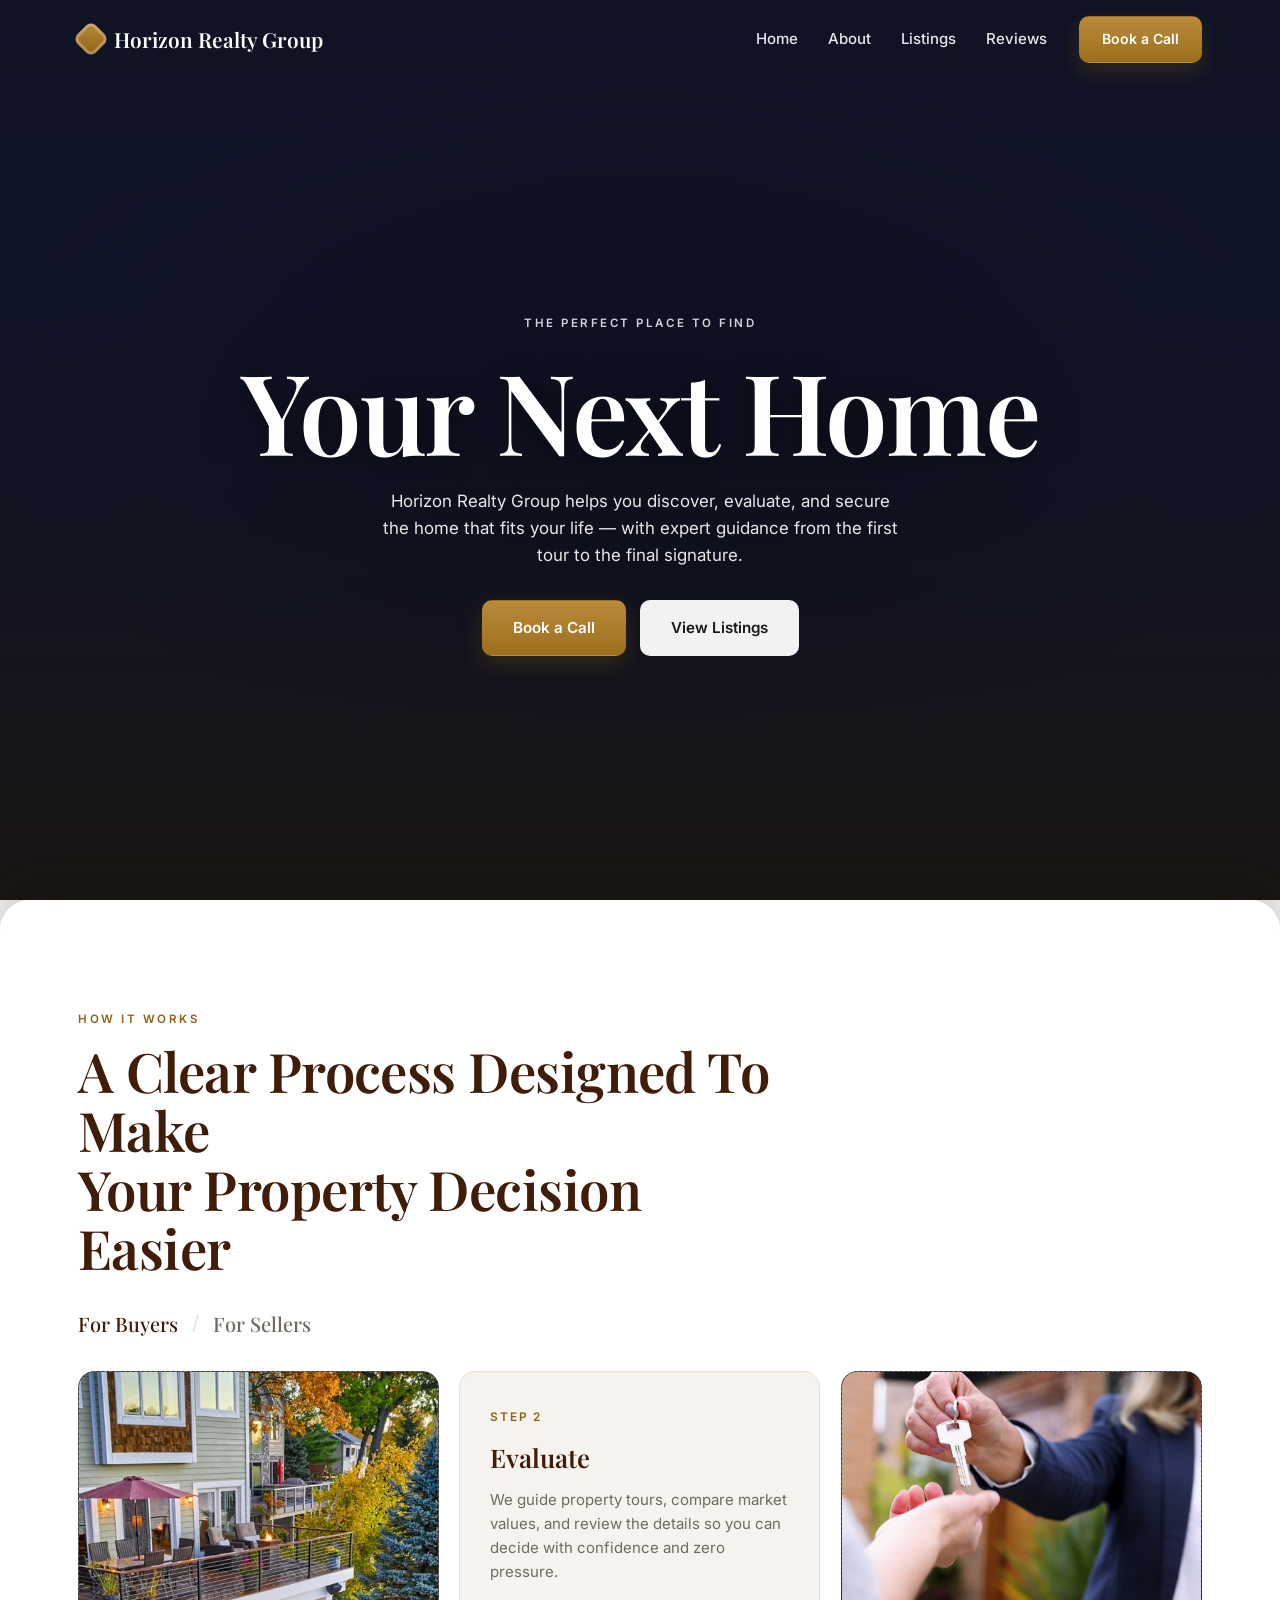
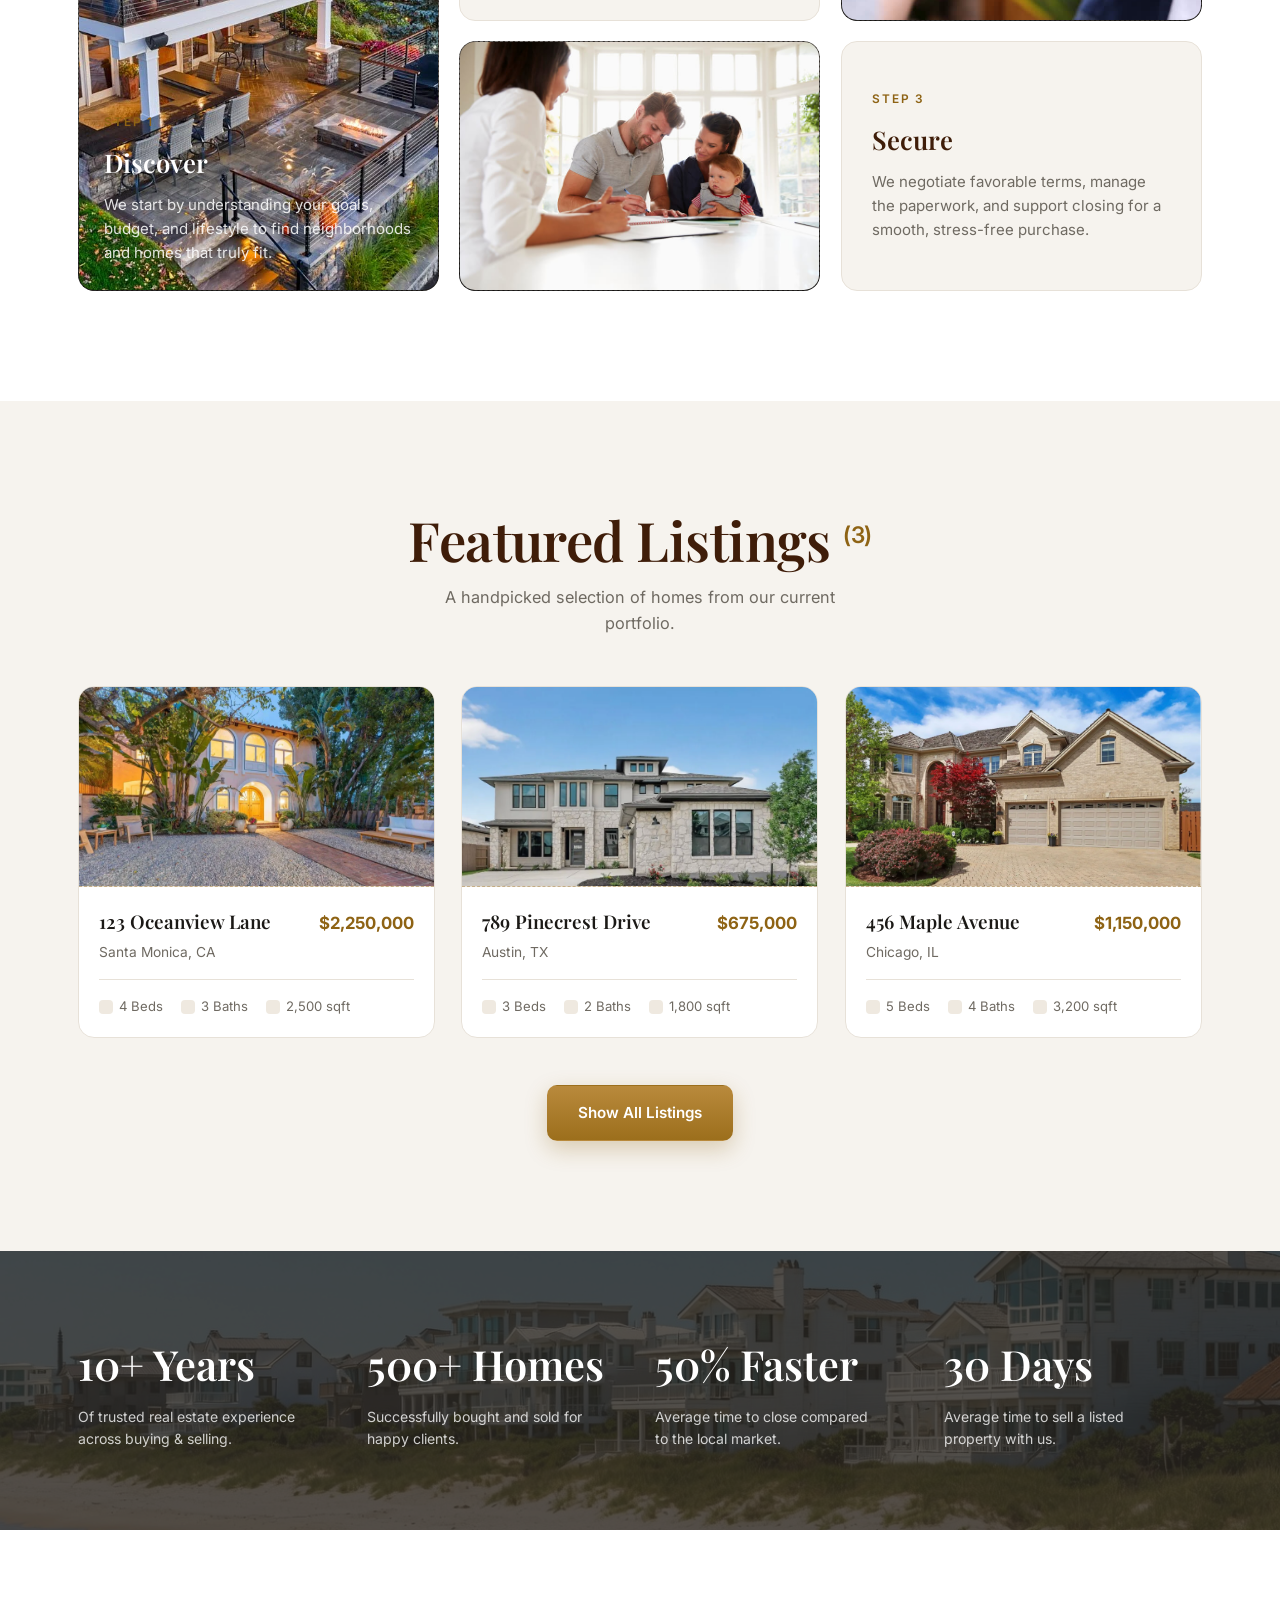
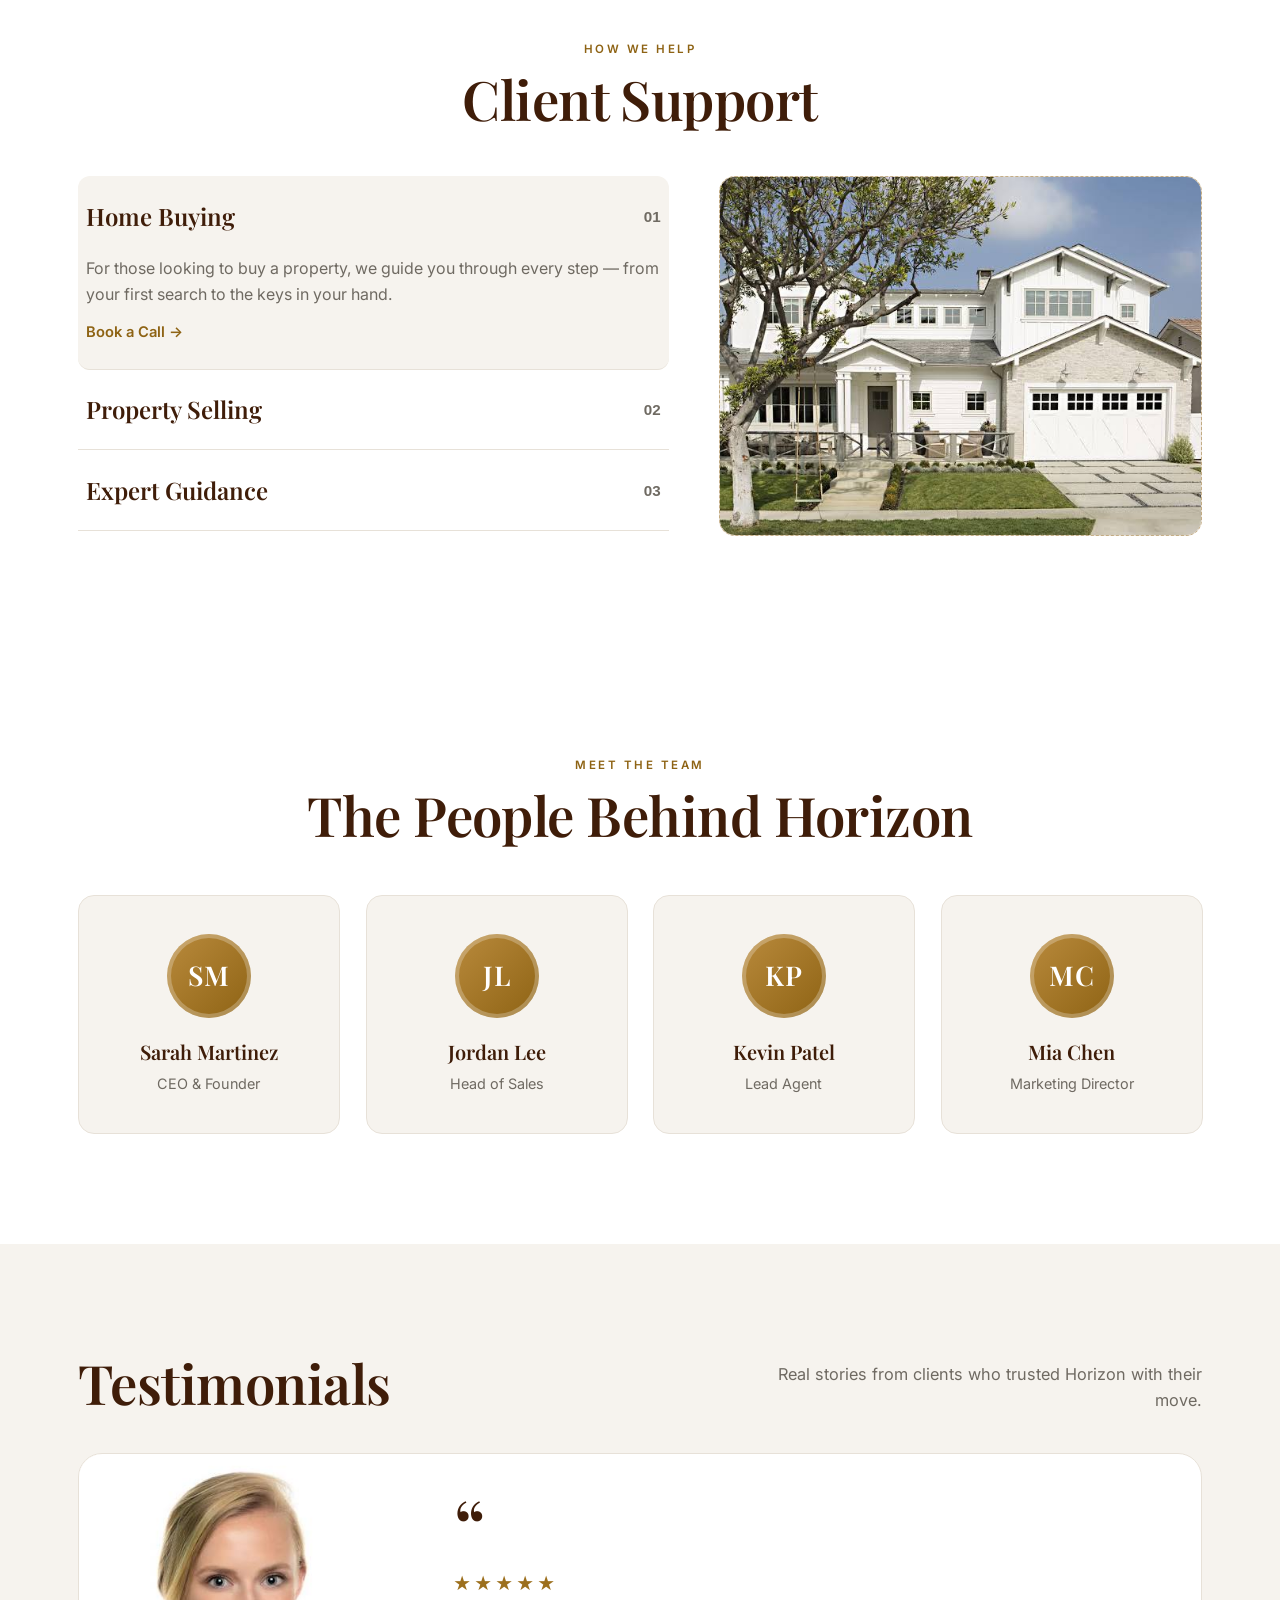
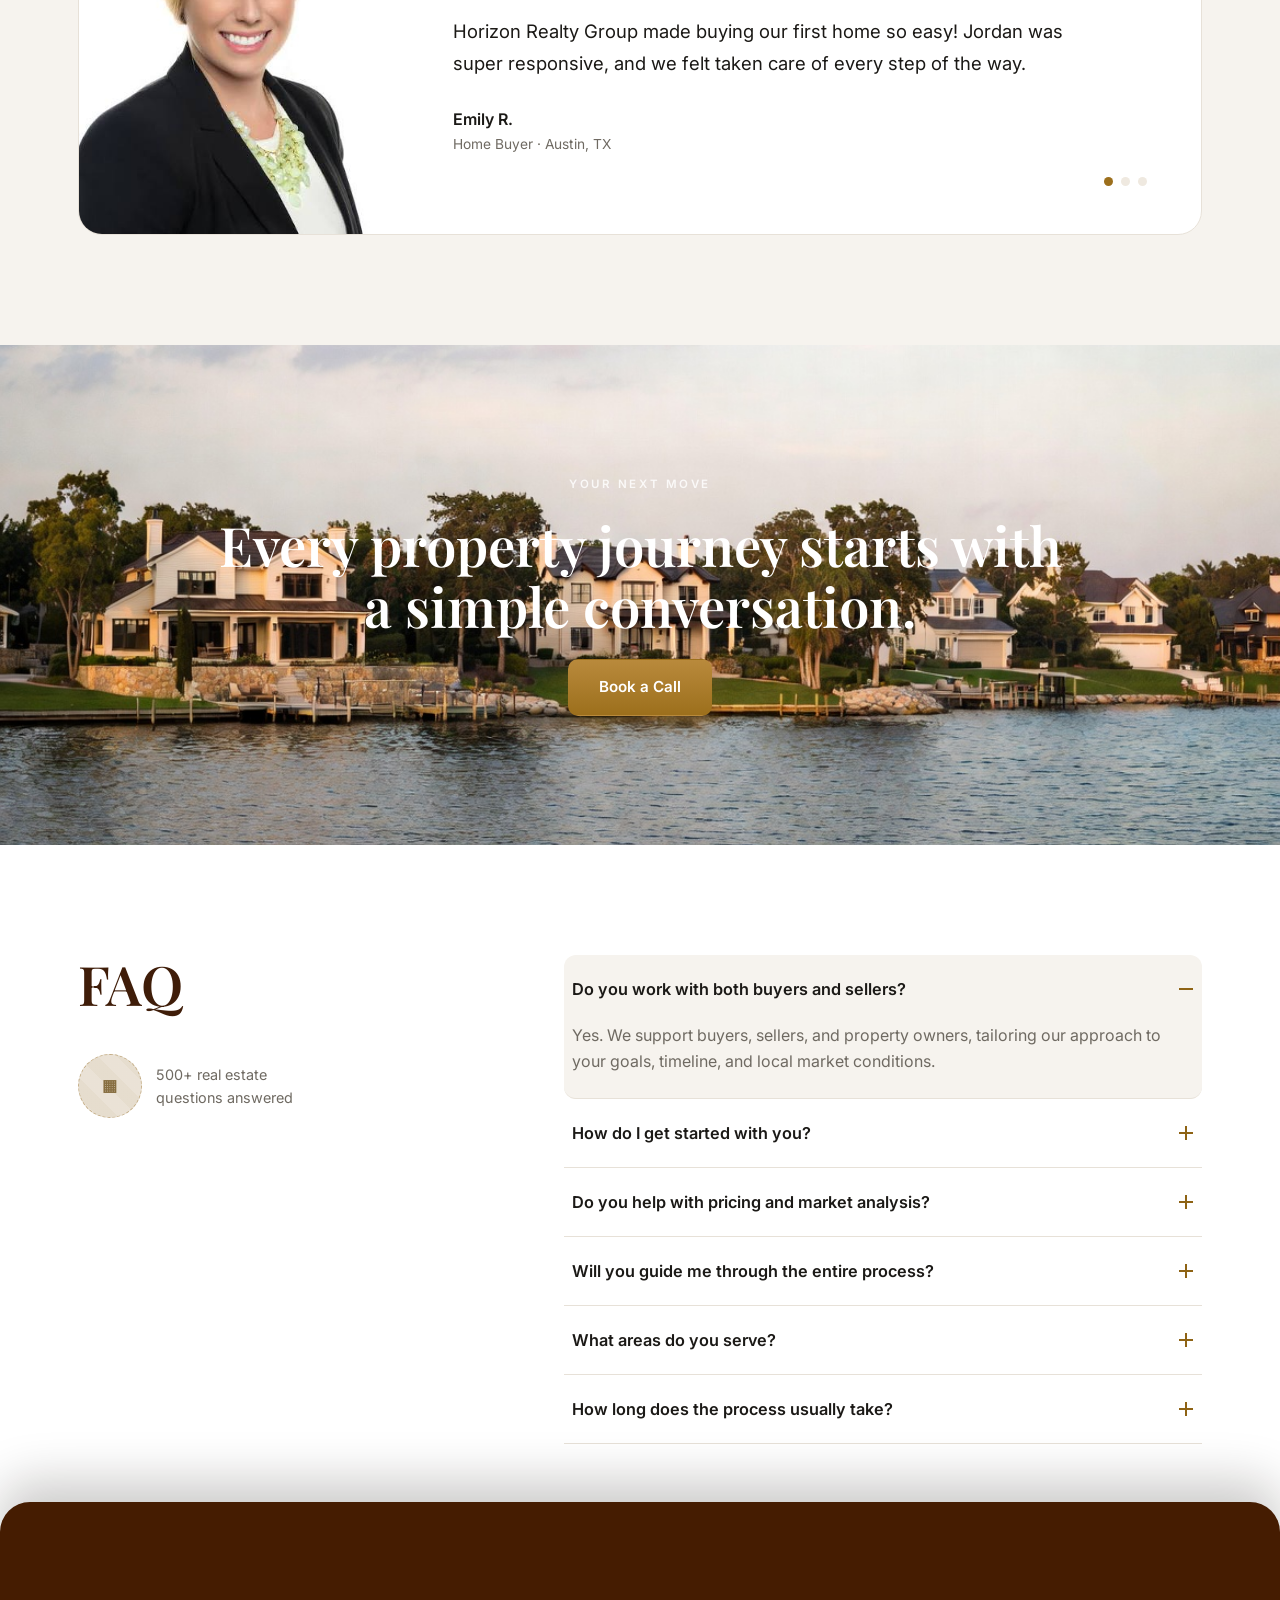
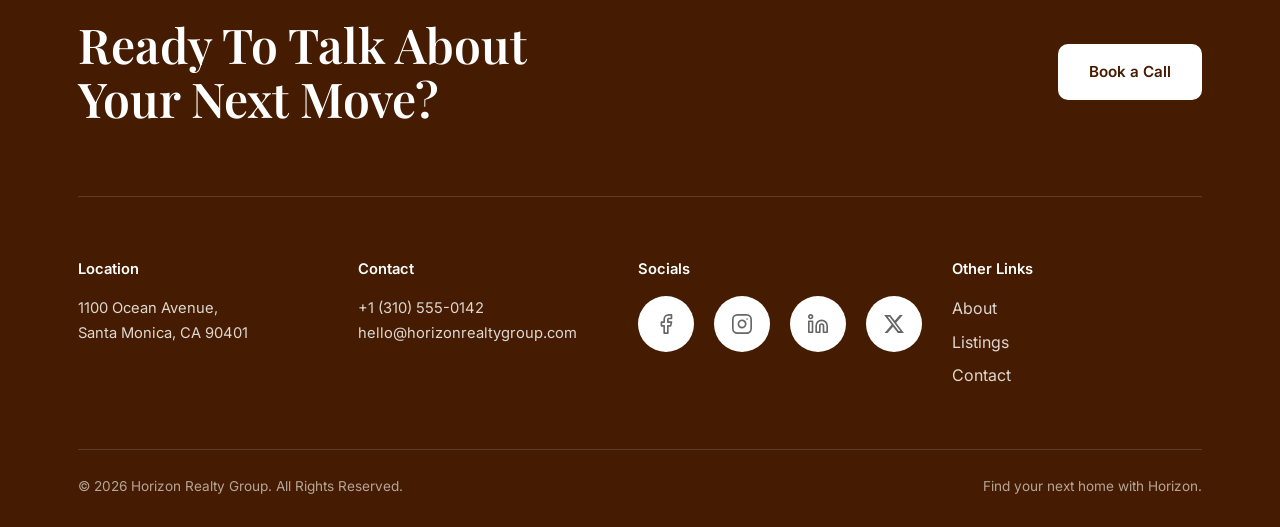
==== commit 322c6b59: "Add Lifestyle.jpg to stats band, tune overlay dimming Co-Authored-By: Claude Sonnet 4.6 <noreply@ant" ====
--- a/index.html
+++ b/index.html
@@ -140,7 +140,9 @@
 
   <!-- ===================== STATS BAND ===================== -->
   <section class="stats">
-    <div class="ph ph--dark stats__bg" data-label="Lifestyle — clients at home"></div>
+    <div class="stats__bg">
+      <img src="assets/Lifestyle.jpg" alt="Lifestyle" class="ph__img" />
+    </div>
     <div class="stats__overlay"></div>
     <div class="container stats__grid">
       <div class="stat">
--- a/styles.css
+++ b/styles.css
@@ -394,8 +394,8 @@
    STATS BAND
    ============================================================ */
 .stats { position: relative; padding: 80px 0; color: #fff; overflow: hidden; }
-.stats__bg { position: absolute; inset: 0; border: 0; border-radius: 0; min-height: 0; }
-.stats__overlay { position: absolute; inset: 0; background: rgba(20, 16, 10, 0.66); }
+.stats__bg { position: absolute; inset: 0; border: 0; border-radius: 0; min-height: 0; opacity: 0.75; }
+.stats__overlay { position: absolute; inset: 0; background: rgba(20, 16, 10, 0.72); }
 .stats__grid {
   position: relative; z-index: 2;
   display: grid; grid-template-columns: repeat(4, 1fr); gap: 30px;
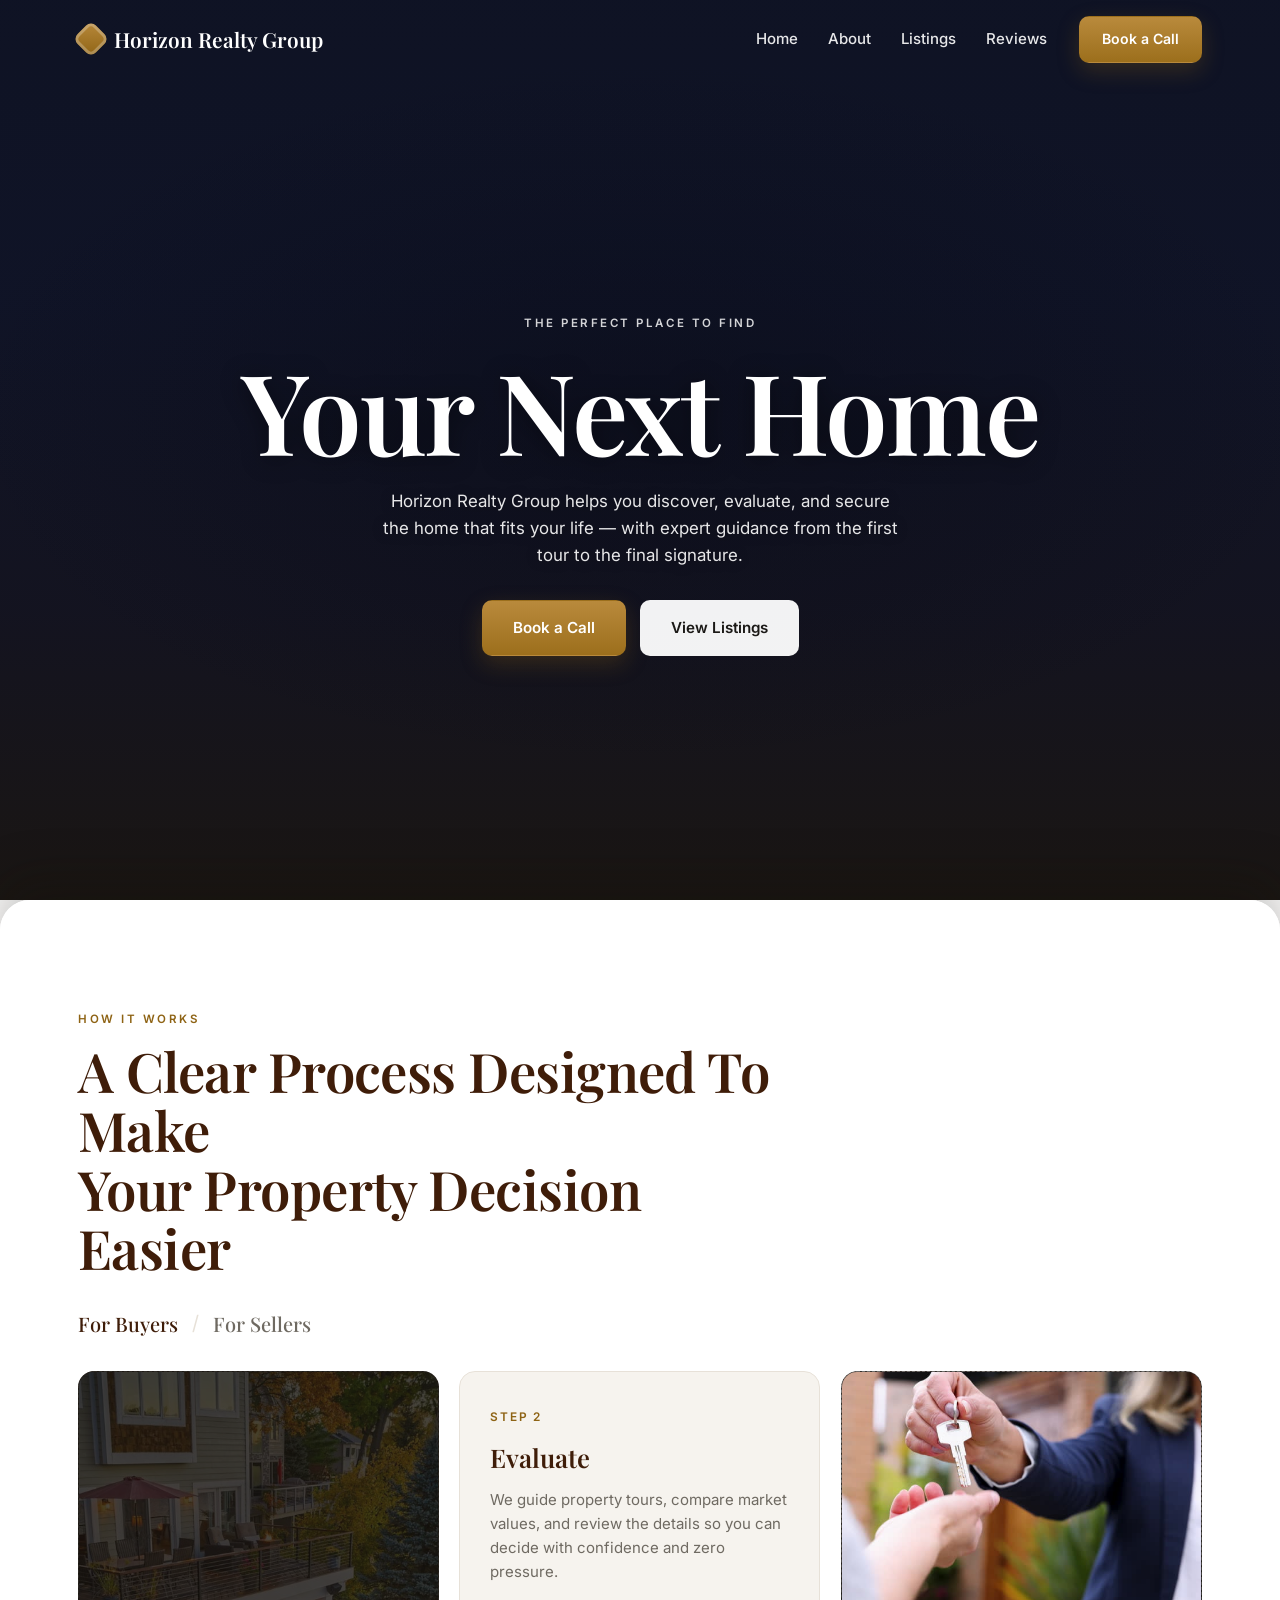
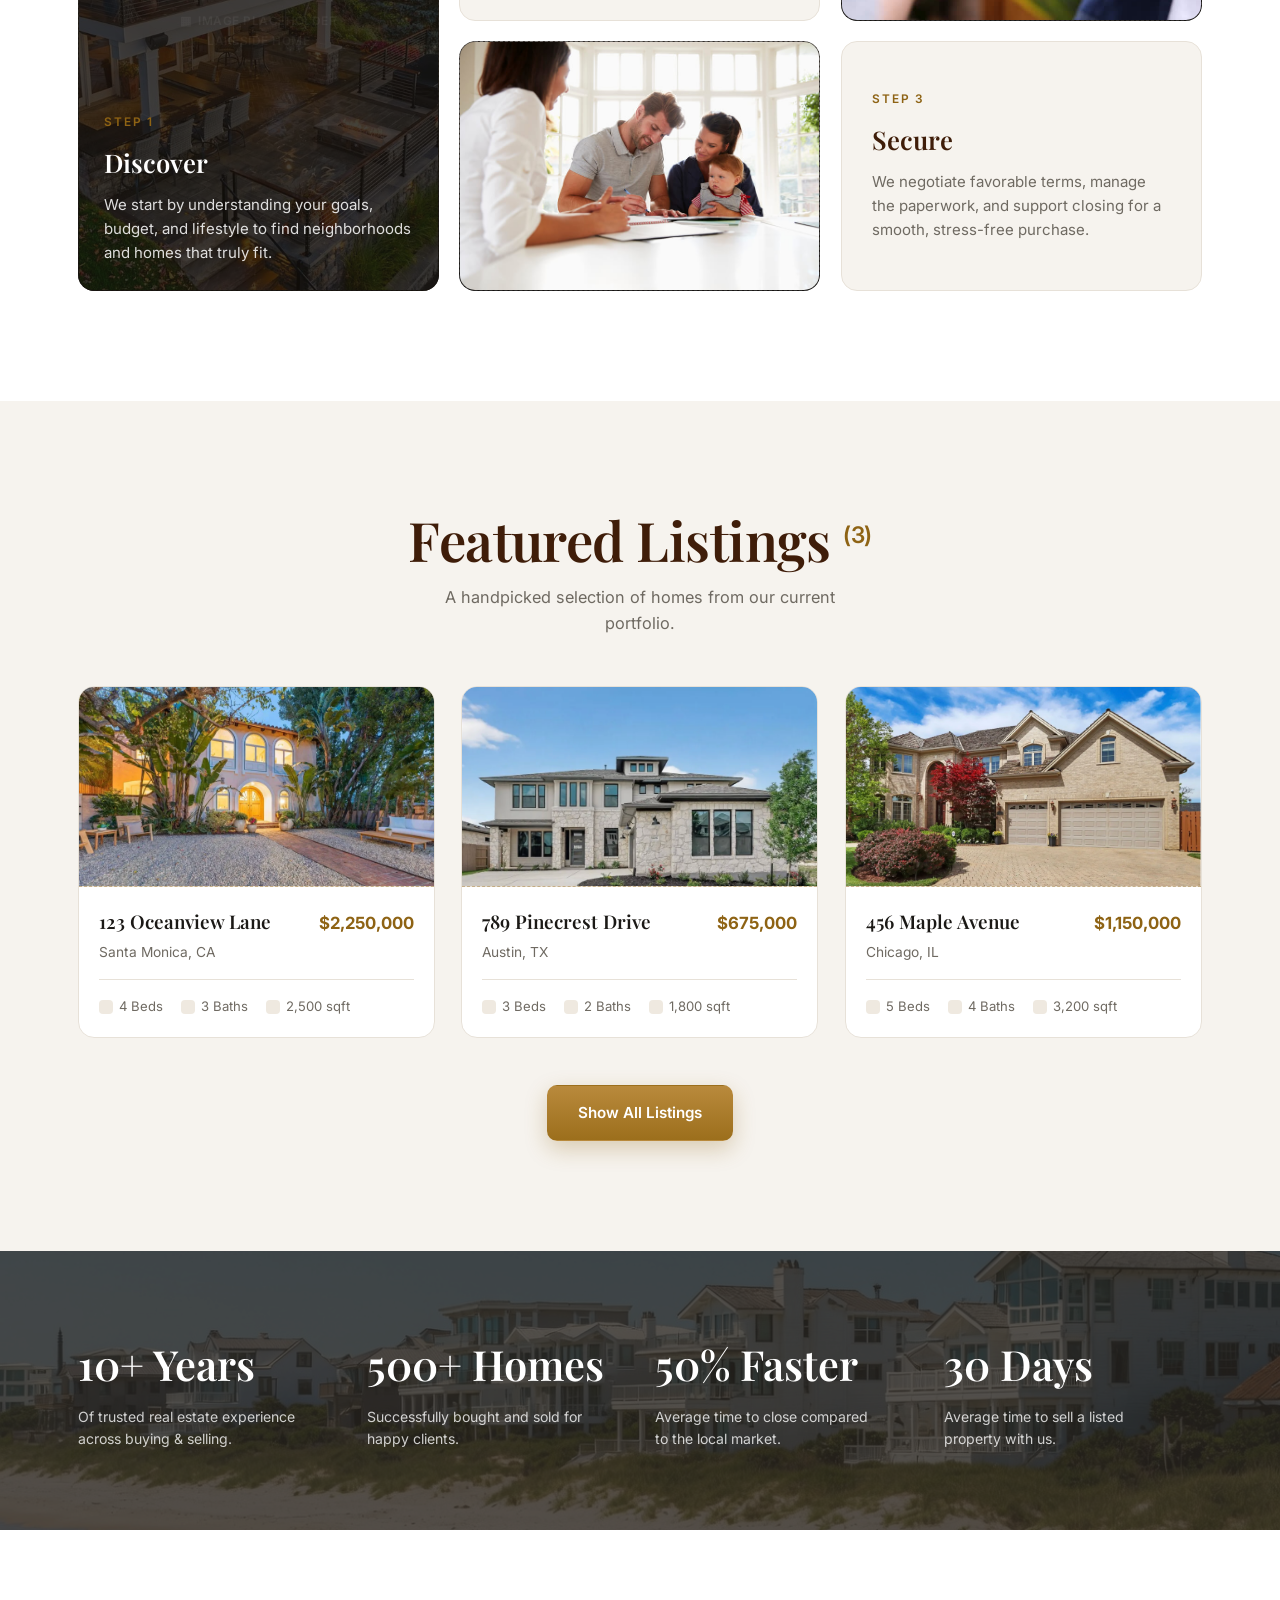
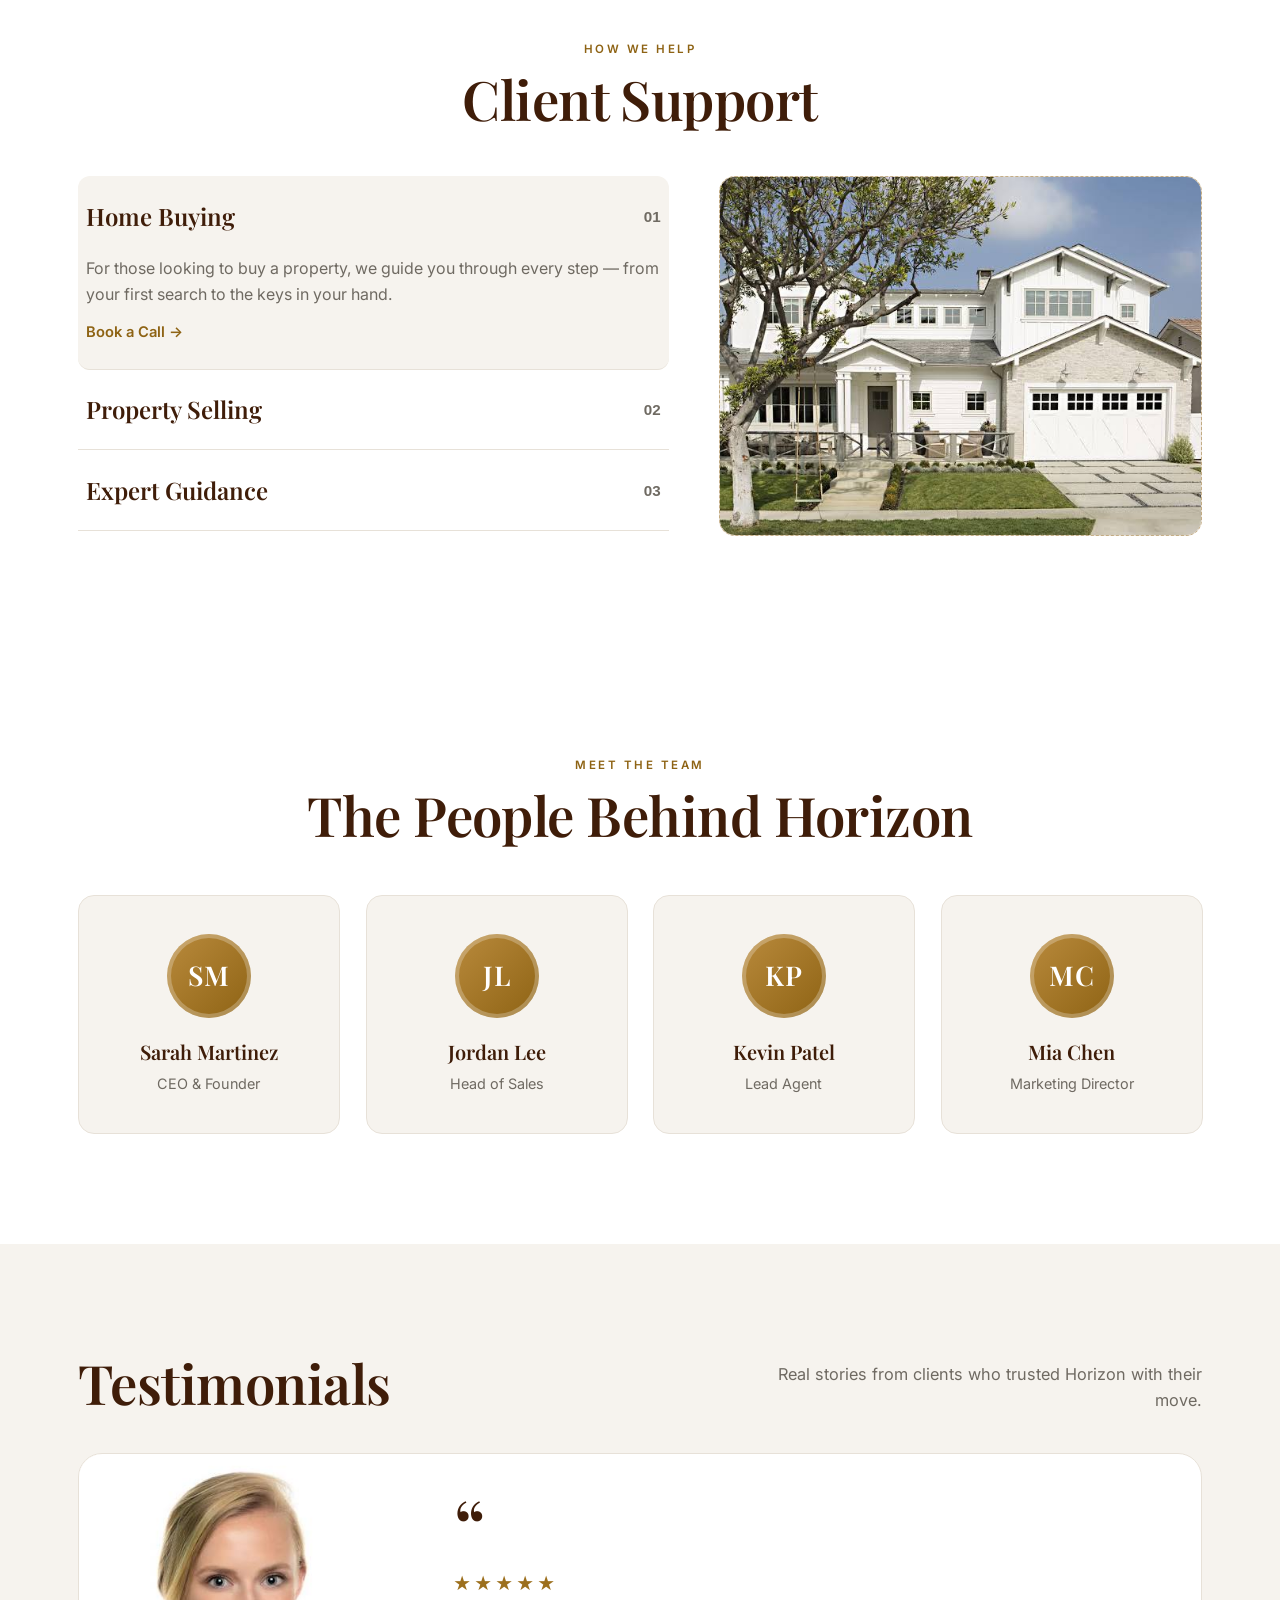
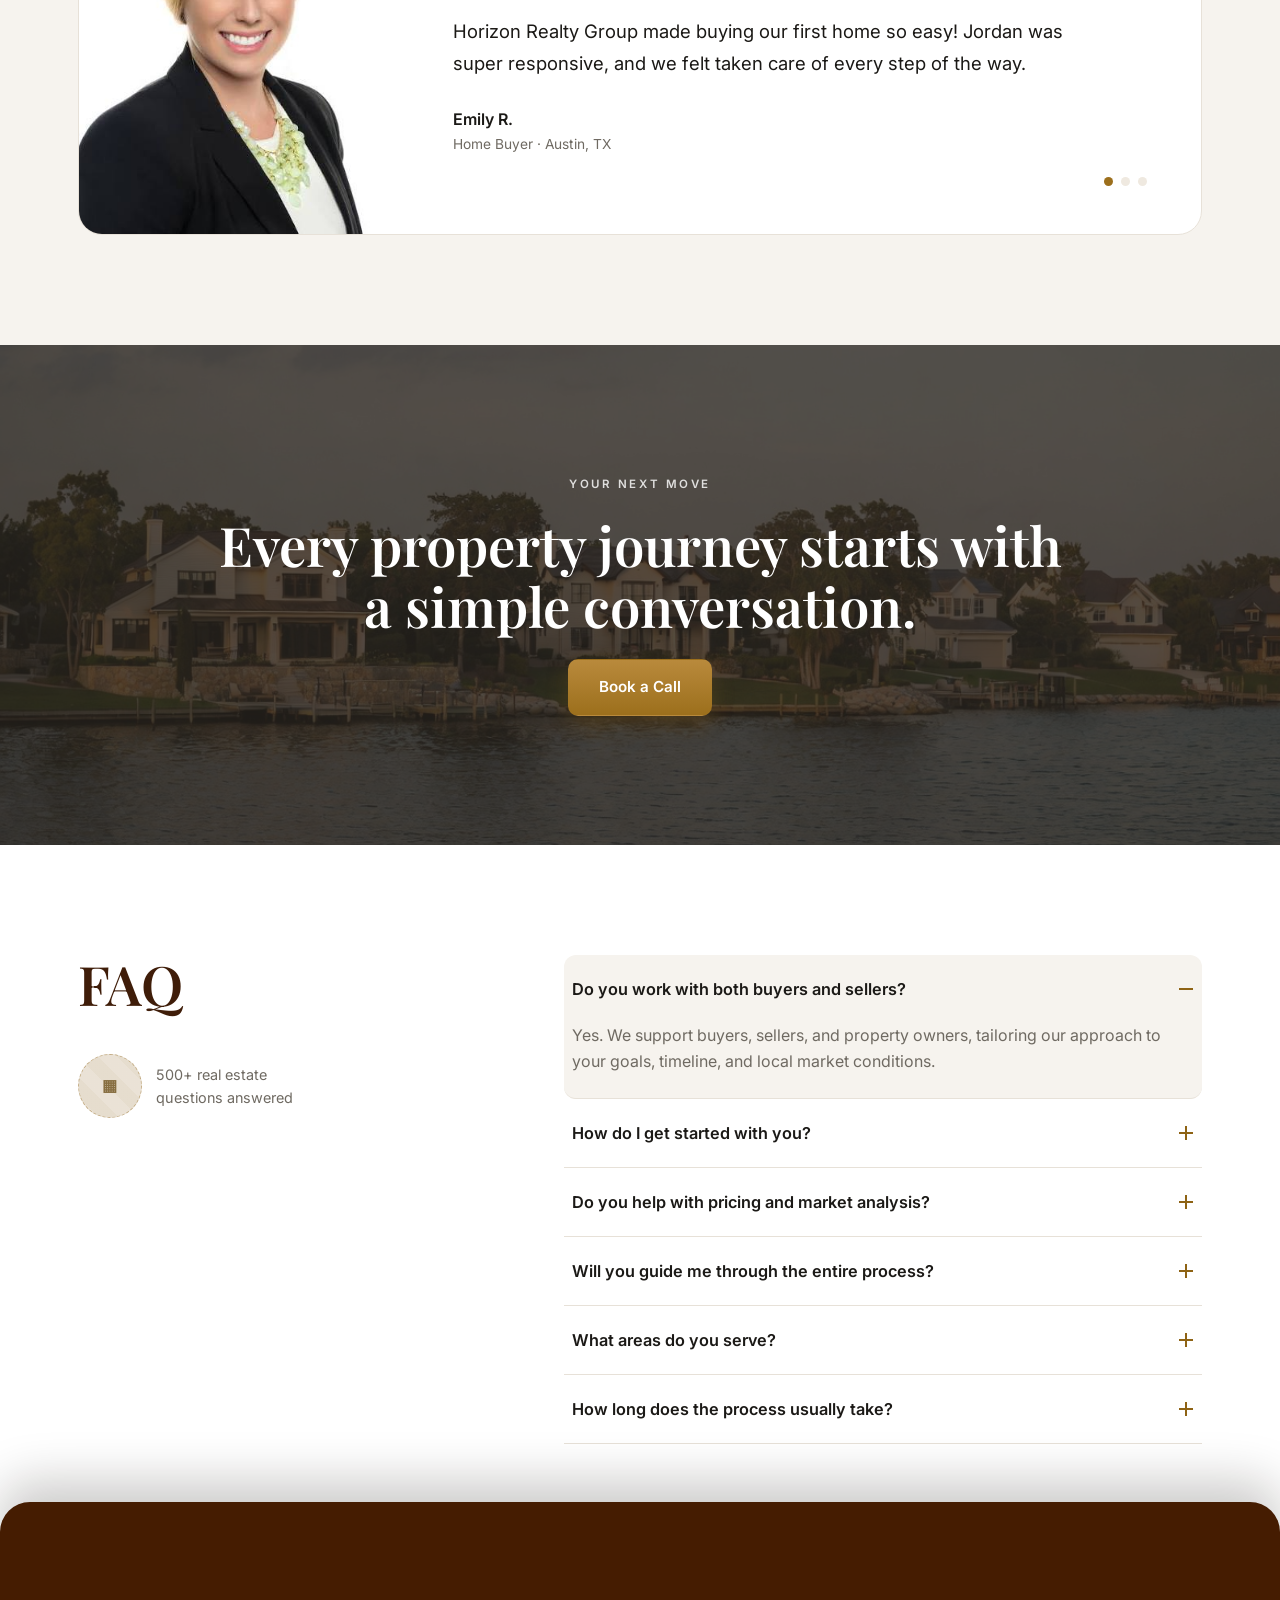
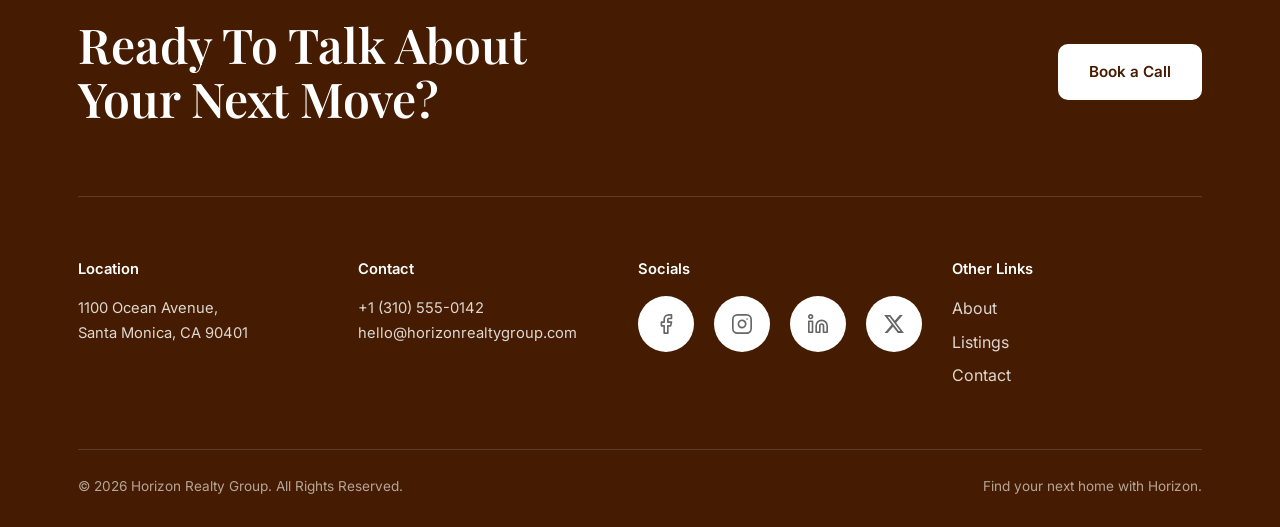
==== commit 357779dc: "Dim the Discover (lakeside) process tile to match the bands Scoped overlay + 0.75 image opacity on t" ====
--- a/index.html
+++ b/index.html
@@ -2,7 +2,8 @@
 <html lang="en">
 <head>
   <meta charset="UTF-8" />
-  <meta name="viewport" content="width=device-width, initial-scale=1.0" />
+  <meta name="viewport" content="width=device-width, initial-scale=1.0, viewport-fit=cover" />
+  <meta name="theme-color" content="#451c01" />
   <title>Horizon Realty Group — Find Your Next Home</title>
   <!-- Mark that JS is available so animated elements only start hidden when we
        can actually reveal them (no-JS visitors see everything immediately). -->
@@ -77,7 +78,7 @@
 
       <div class="process__grid">
         <!-- Step 1 — image tile -->
-        <article class="tile tile--img tile--tall">
+        <article class="tile tile--img tile--tall tile--dim">
           <div class="ph ph--dark tile__img" data-label="Lakeside home">
             <img src="assets/lakesidehome.webp" alt="Modern lakeside home" class="ph__img" loading="lazy" onerror="this.remove()" />
           </div>
--- a/styles.css
+++ b/styles.css
@@ -345,6 +345,20 @@
 .tile__text { color: var(--muted); font-size: 0.94rem; }
 .tile__text--light { color: rgba(255, 255, 255, 0.85); }
 
+/* Step 1 "Discover" image dimmed to match the stats / CTA bands
+   (image opacity 0.75 + a flat rgba(20,16,10,0.72) overlay). The overlay sits
+   above the photo but below the caption (z-index:2 vs caption z-index:2, tree
+   order puts the caption last) so the step text stays legible. */
+.tile--dim .ph__img { opacity: 0.75; }
+.tile--dim::before {
+  content: "";
+  position: absolute;
+  inset: 0;
+  background: rgba(20, 16, 10, 0.72);
+  z-index: 2;
+  pointer-events: none;
+}
+
 /* ============================================================
    FEATURED LISTINGS
    ============================================================ */
@@ -458,8 +472,8 @@
    CTA BAND
    ============================================================ */
 .cta-band { position: relative; padding: 130px 0; text-align: center; color: #fff; overflow: hidden; }
-.cta-band__bg { position: absolute; inset: 0; border: 0; border-radius: 0; min-height: 0; }
-.cta-band__overlay { position: absolute; inset: 0; background: rgba(28, 22, 14, 0.62); }
+.cta-band__bg { position: absolute; inset: 0; border: 0; border-radius: 0; min-height: 0; opacity: 0.75; }
+.cta-band__overlay { position: absolute; inset: 0; background: rgba(20, 16, 10, 0.72); }
 .cta-band__inner { position: relative; z-index: 2; display: flex; flex-direction: column; align-items: center; gap: 22px; }
 .cta-band__title {
   font-family: var(--serif); font-weight: 600;
@@ -544,8 +558,8 @@
 }
 
 @media (max-width: 640px) {
-  .socials { justify-content: center; }
   .social { width: 48px; height: 48px; }
+  .socials { gap: 12px; }
 }
 
 .footer__bar {
@@ -559,9 +573,58 @@
    ============================================================ */
 @media (max-width: 900px) {
   .section { padding: 80px 0; }
-  .nav__links { display: none; }
+
+  /* ---------- Mobile navigation ---------- */
+  .nav__inner { position: relative; gap: 14px; }
   .nav__toggle { display: flex; }
   .nav__cta { margin-left: auto; }
+
+  /* The links collapse into a dropdown panel the hamburger toggles open. It is
+     absolutely positioned under the bar so the top row stays brand · CTA · menu. */
+  .nav__links {
+    position: absolute;
+    top: calc(100% + 10px);
+    left: 0;
+    right: 0;
+    flex-direction: column;
+    gap: 4px;
+    margin-left: 0;
+    padding: 8px;
+    background: #fff;
+    border-radius: 14px;
+    box-shadow: 0 18px 44px rgba(20, 16, 10, 0.20);
+    opacity: 0;
+    visibility: hidden;
+    transform: translateY(-8px);
+    transition: opacity 0.25s ease, transform 0.25s ease, visibility 0.25s ease;
+  }
+  .nav.is-open .nav__links {
+    opacity: 1;
+    visibility: visible;
+    transform: none;
+  }
+  /* Panel links are always dark-on-white regardless of the bar's scroll state. */
+  .nav__links a,
+  .nav.scrolled .nav__links a {
+    color: var(--ink);
+    padding: 14px 16px;
+    border-radius: 10px;
+    font-size: 1rem;
+  }
+  .nav__links a:hover,
+  .nav.scrolled .nav__links a:hover {
+    background: var(--cream);
+    color: var(--ink);
+  }
+  .page-inner .nav__links a[aria-current="page"] { color: var(--gold-deep); }
+
+  /* Hamburger morphs into an X when open. */
+  .nav__toggle span { transition: transform 0.25s ease, opacity 0.2s ease; }
+  .nav.is-open .nav__toggle span { background: var(--ink); }
+  .nav.is-open .nav__toggle span:nth-child(1) { transform: translateY(7px) rotate(45deg); }
+  .nav.is-open .nav__toggle span:nth-child(2) { opacity: 0; }
+  .nav.is-open .nav__toggle span:nth-child(3) { transform: translateY(-7px) rotate(-45deg); }
+
   .process__grid { grid-template-columns: 1fr 1fr; grid-auto-rows: 220px; }
   .listings__grid { grid-template-columns: 1fr 1fr; }
   .stats__grid { grid-template-columns: 1fr 1fr; gap: 36px 24px; }
@@ -574,18 +637,42 @@
   .faq__grid { grid-template-columns: 1fr; gap: 32px; }
   .testimonials__head { flex-direction: column; align-items: flex-start; }
   .section__sub--right { text-align: left; }
+
+  /* Footer: 4 columns is too tight for the socials row on tablets — go 2-up. */
+  .footer { padding: 92px 0 30px; }
+  .footer__cols { grid-template-columns: 1fr 1fr; gap: 36px 30px; }
 }
 
 @media (max-width: 560px) {
   .container { padding: 0 18px; }
+  .section { padding: 64px 0; }
+
+  /* Tighten the top bar so brand + CTA + toggle stay on one line on small phones. */
+  .nav__inner { gap: 10px; }
+  .brand { gap: 8px; }
+  .brand__name { font-size: 0.95rem; white-space: nowrap; }
+  .brand__mark { width: 22px; height: 22px; }
+  .nav__cta.btn--sm { padding: 10px 15px; font-size: 0.8rem; }
+
+  .hero__inner { padding-top: 54px; gap: 18px; }
+  .hero__sub { font-size: 1rem; }
+  .hero__cta { width: 100%; }
+  .hero__cta .btn { flex: 1; }
+
   .process__grid { grid-template-columns: 1fr; grid-auto-rows: 240px; }
   .tile--tall { grid-row: span 1; }
   .listings__grid { grid-template-columns: 1fr; }
-  .stats__grid { grid-template-columns: 1fr; }
-  .footer__cols { grid-template-columns: 1fr 1fr; }
-  .footer__cta { flex-direction: column; align-items: flex-start; }
-  .hero__cta { width: 100%; }
-  .hero__cta .btn { flex: 1; }
+  .stats { padding: 60px 0; }
+  .stats__grid { grid-template-columns: 1fr; gap: 28px; }
+
+  .quote-card__body { padding: 28px 24px; }
+  .quote-card__text { font-size: 1.05rem; }
+
+  /* Stack the footer columns full-width — keeps the socials row from overflowing. */
+  .footer { padding: 80px 0 28px; }
+  .footer__cols { grid-template-columns: 1fr; gap: 30px; }
+  .footer__cta { flex-direction: column; align-items: flex-start; gap: 20px; }
+  .footer__cta .btn { width: 100%; }
 }
 
 /* ============================================================
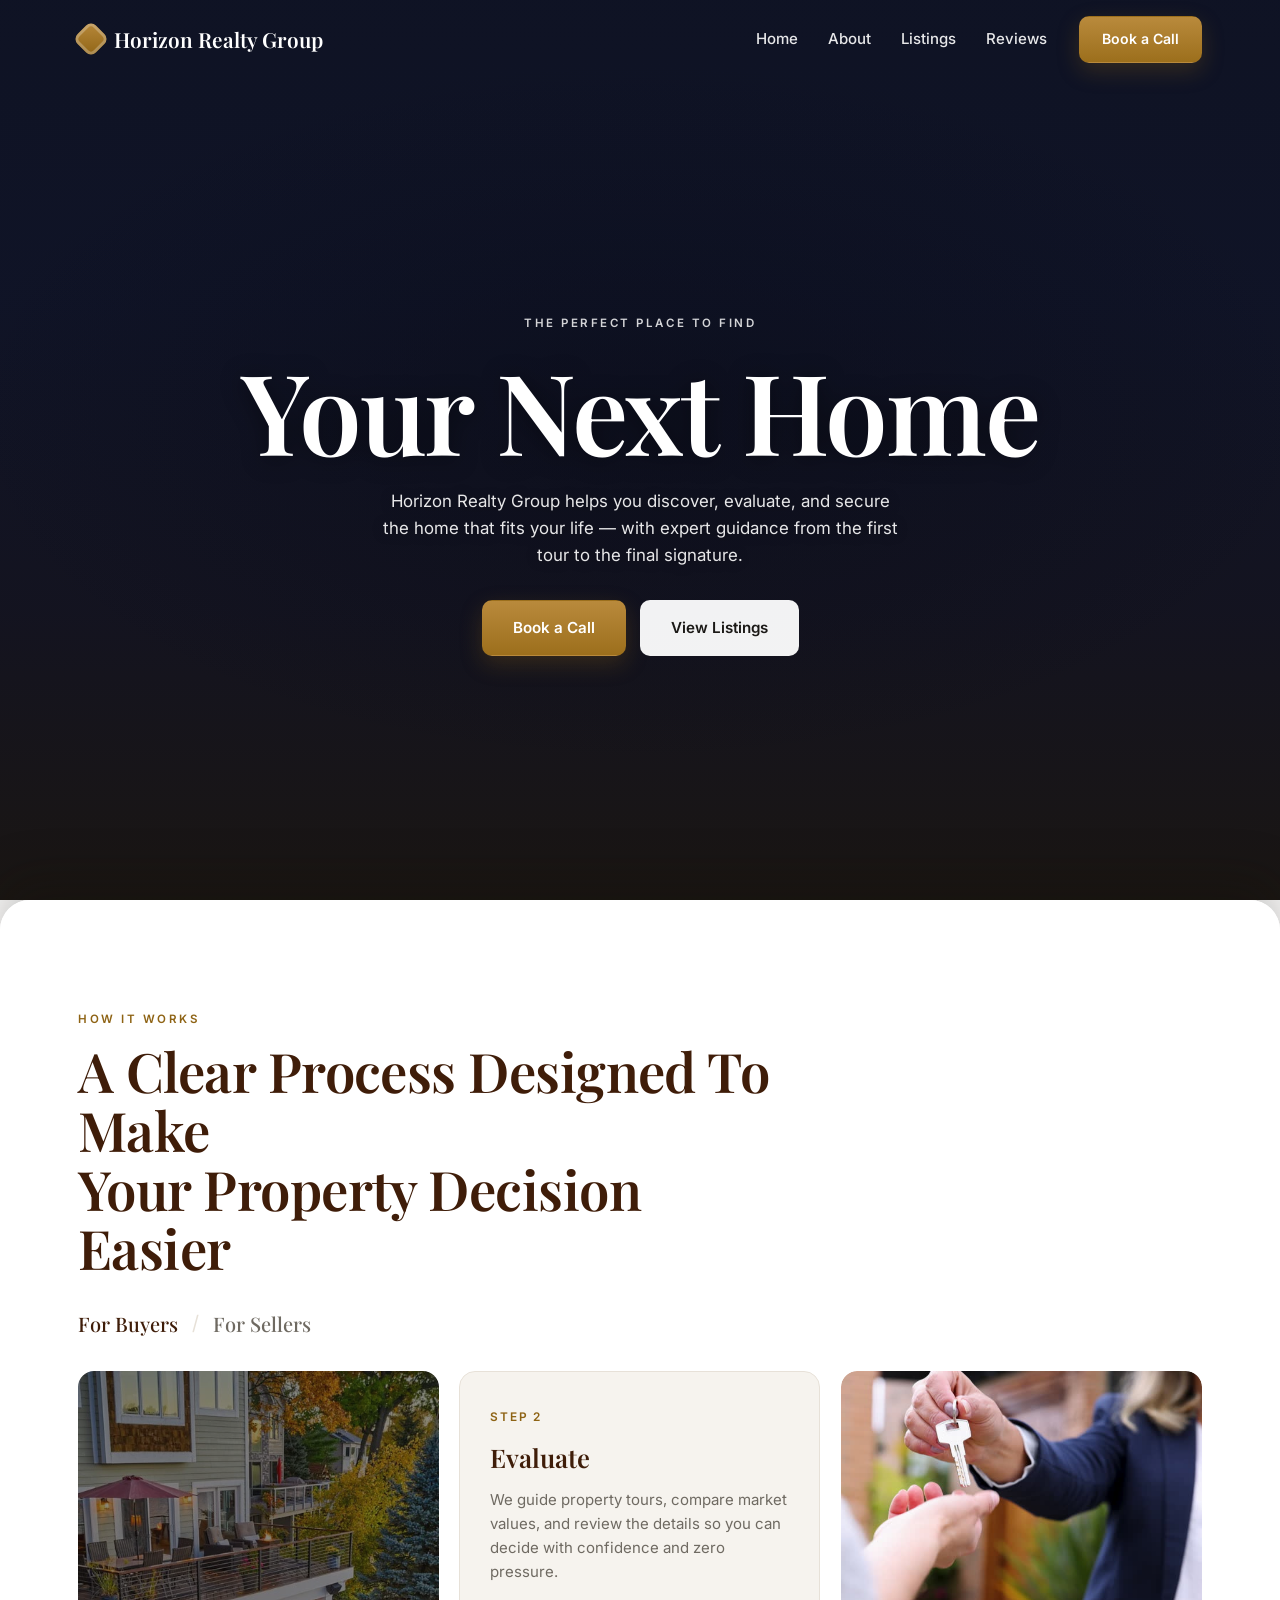
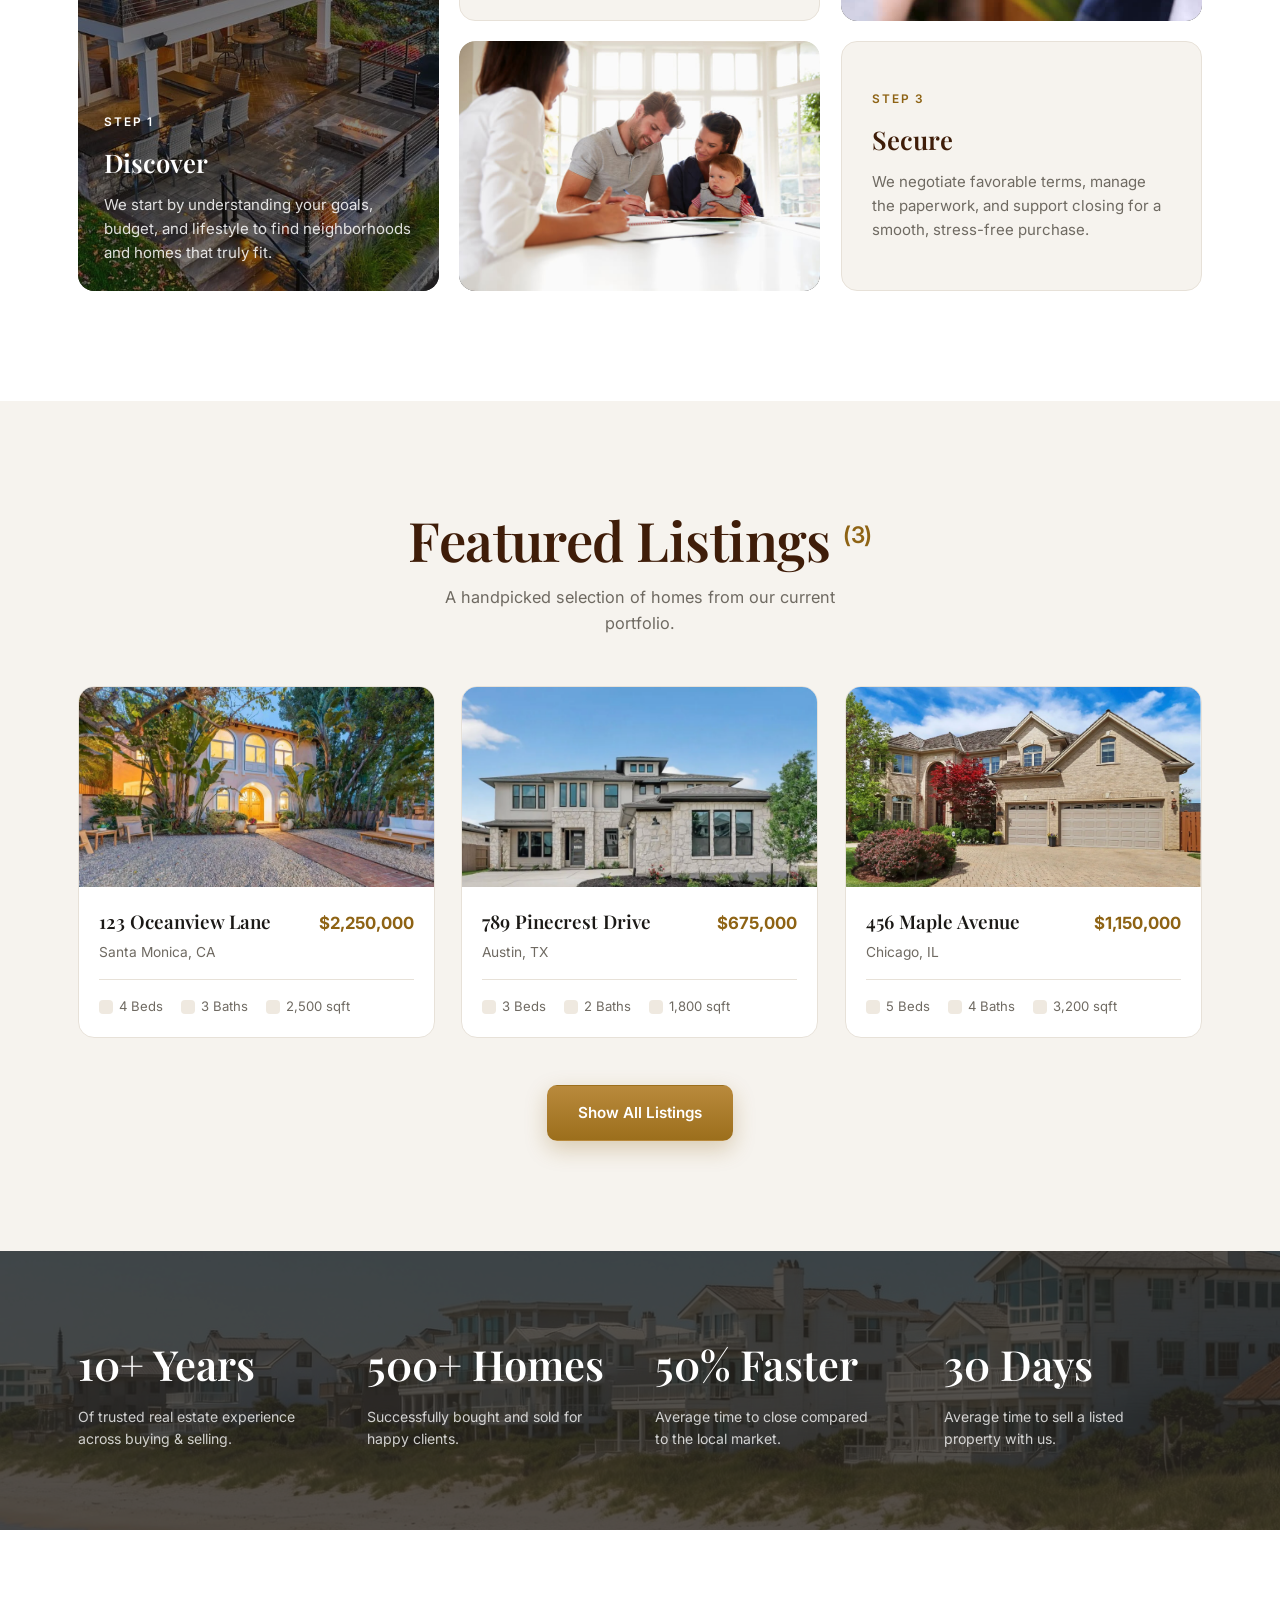
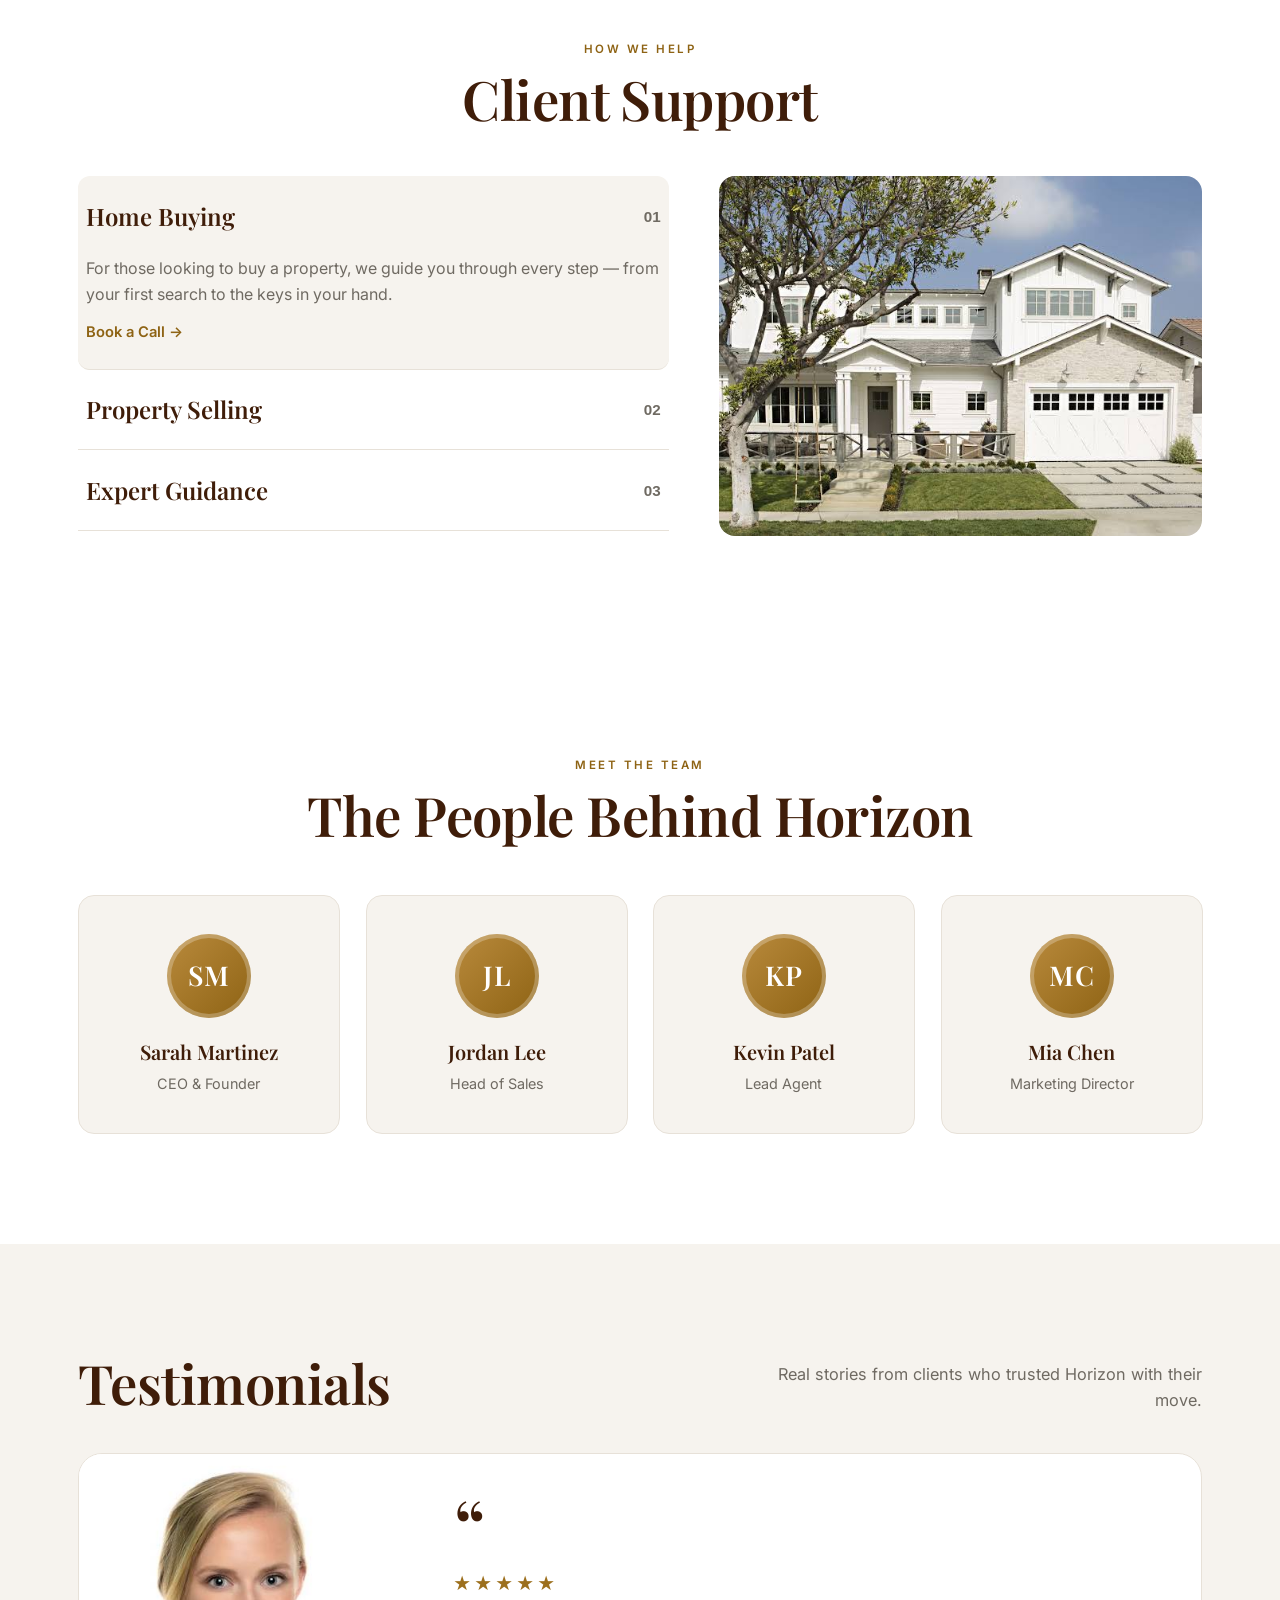
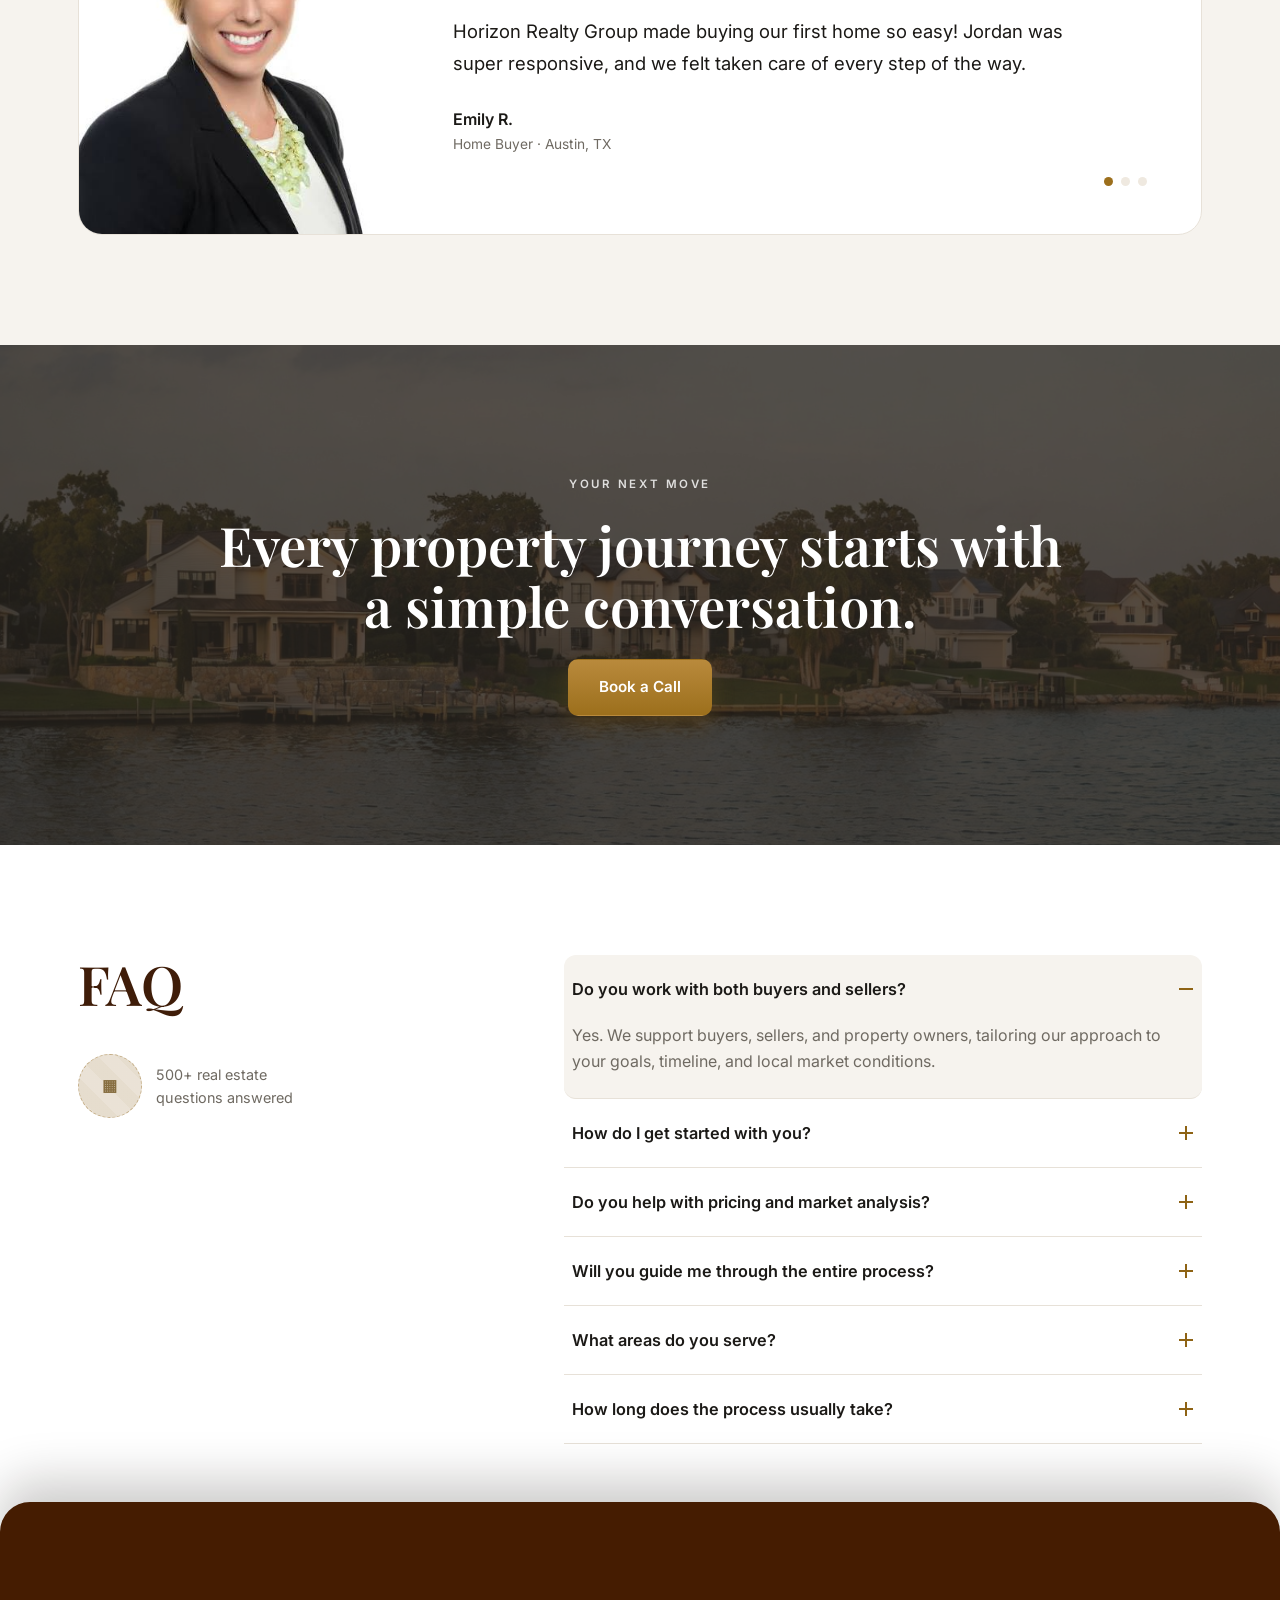
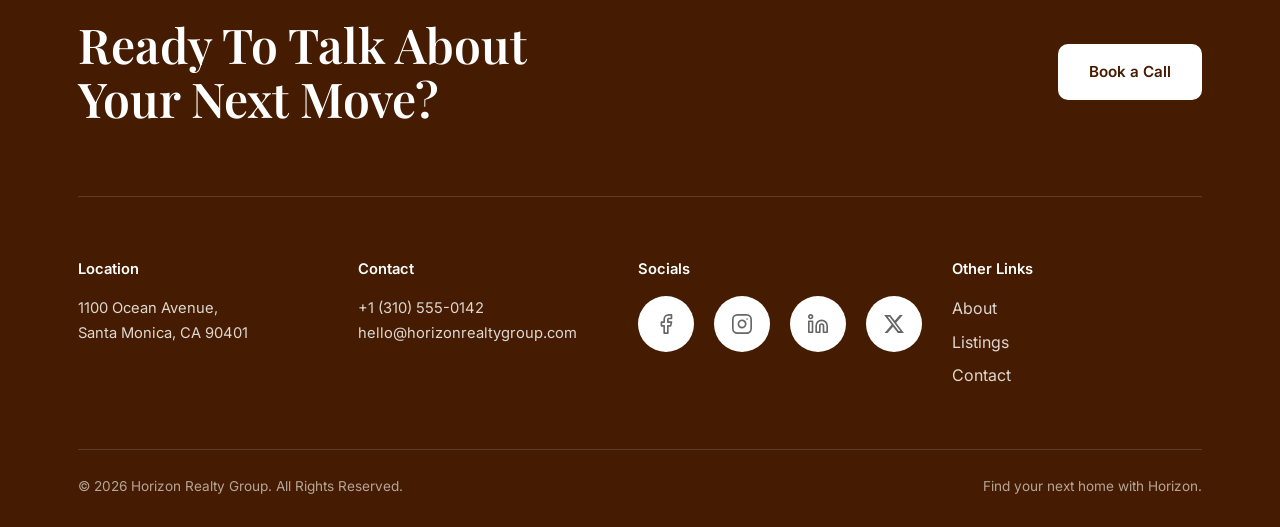
==== commit 0b687b51: "Update website styling and assets - Modified index.html and script.js styling - Added new property a" ====
--- a/index.html
+++ b/index.html
@@ -175,7 +175,7 @@
 
       <div class="support__body">
         <div class="accordion" id="supportAccordion">
-          <div class="acc-item is-open">
+          <div class="acc-item is-open" data-img="assets/ahomewehelpedsell.jpeg" data-alt="A home we helped a client buy">
             <button class="acc-head">
               <span class="acc-title">Home Buying</span>
               <span class="acc-num">01</span>
@@ -186,7 +186,7 @@
               <a href="#contact" class="link-gold">Book a Call &rarr;</a>
             </div>
           </div>
-          <div class="acc-item">
+          <div class="acc-item" data-img="assets/propertyselling.png" data-alt="Happy clients in front of their sold home">
             <button class="acc-head">
               <span class="acc-title">Property Selling</span>
               <span class="acc-num">02</span>
@@ -197,7 +197,7 @@
               <a href="#contact" class="link-gold">Book a Call &rarr;</a>
             </div>
           </div>
-          <div class="acc-item">
+          <div class="acc-item" data-img="assets/expertguidance.jpg" data-alt="Our team providing expert guidance">
             <button class="acc-head">
               <span class="acc-title">Expert Guidance</span>
               <span class="acc-num">03</span>
@@ -210,7 +210,7 @@
           </div>
         </div>
         <div class="ph support__img" data-label="A home we helped sell">
-          <img src="assets/ahomewehelpedsell.jpeg" alt="A home we helped sell" class="ph__img" loading="lazy" onerror="this.remove()" />
+          <img id="supportImg" src="assets/ahomewehelpedsell.jpeg" alt="A home we helped a client buy" class="ph__img" loading="lazy" onerror="this.remove()" />
         </div>
       </div>
     </div>
--- a/styles.css
+++ b/styles.css
@@ -345,19 +345,23 @@
 .tile__text { color: var(--muted); font-size: 0.94rem; }
 .tile__text--light { color: rgba(255, 255, 255, 0.85); }
 
-/* Step 1 "Discover" image dimmed to match the stats / CTA bands
-   (image opacity 0.75 + a flat rgba(20,16,10,0.72) overlay). The overlay sits
-   above the photo but below the caption (z-index:2 vs caption z-index:2, tree
-   order puts the caption last) so the step text stays legible. */
-.tile--dim .ph__img { opacity: 0.75; }
+/* Step 1 "Discover" image. The photo stays fully opaque so the dashed
+   placeholder label can never bleed through it, and the dimming comes purely
+   from a lighter overlay — bright enough to enjoy the photo, dark enough that
+   the white caption stays legible. The overlay sits above the photo but below
+   the caption (both z-index:2; tree order puts the caption last). */
+.tile--dim .tile__img::after { content: none; } /* drop the placeholder label */
 .tile--dim::before {
   content: "";
   position: absolute;
   inset: 0;
-  background: rgba(20, 16, 10, 0.72);
+  background: rgba(20, 16, 10, 0.5);
   z-index: 2;
   pointer-events: none;
 }
+/* "Step 1" label is gold by default (legible on the cream text tiles), but it
+   disappears against the dimmed photo here — switch it to white. */
+.tile--dim .tile__step { color: #fff; }
 
 /* ============================================================
    FEATURED LISTINGS
@@ -723,6 +727,14 @@
   z-index: 1;
 }
 
+/* Once a placeholder holds a real photo, drop the dashed "placeholder" frame
+   (and any striped backing) so the image reads as a finished image, not a
+   stand-in. Empty placeholders keep their dashed border. */
+.ph:has(.ph__img) {
+  border: none;
+  background: none;
+}
+
 /* ============================================================
    TEAM
    ============================================================ */
